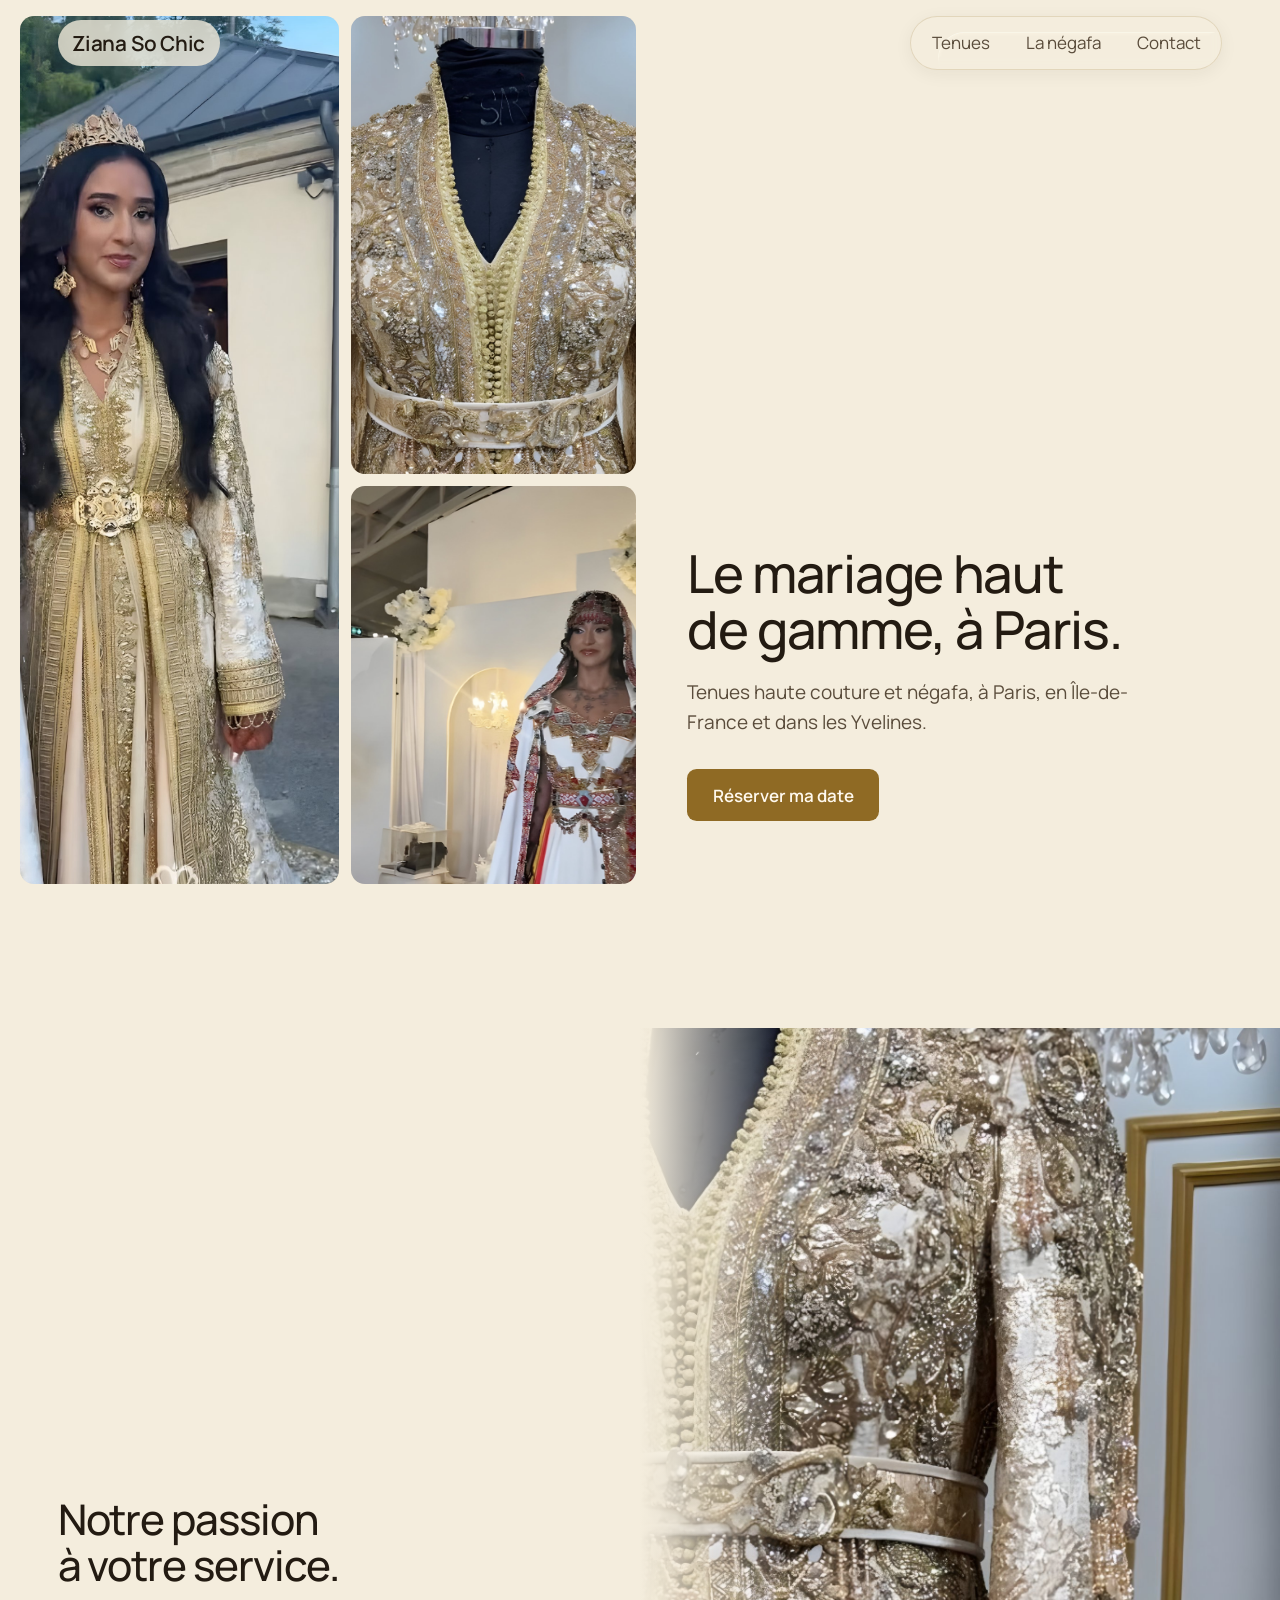
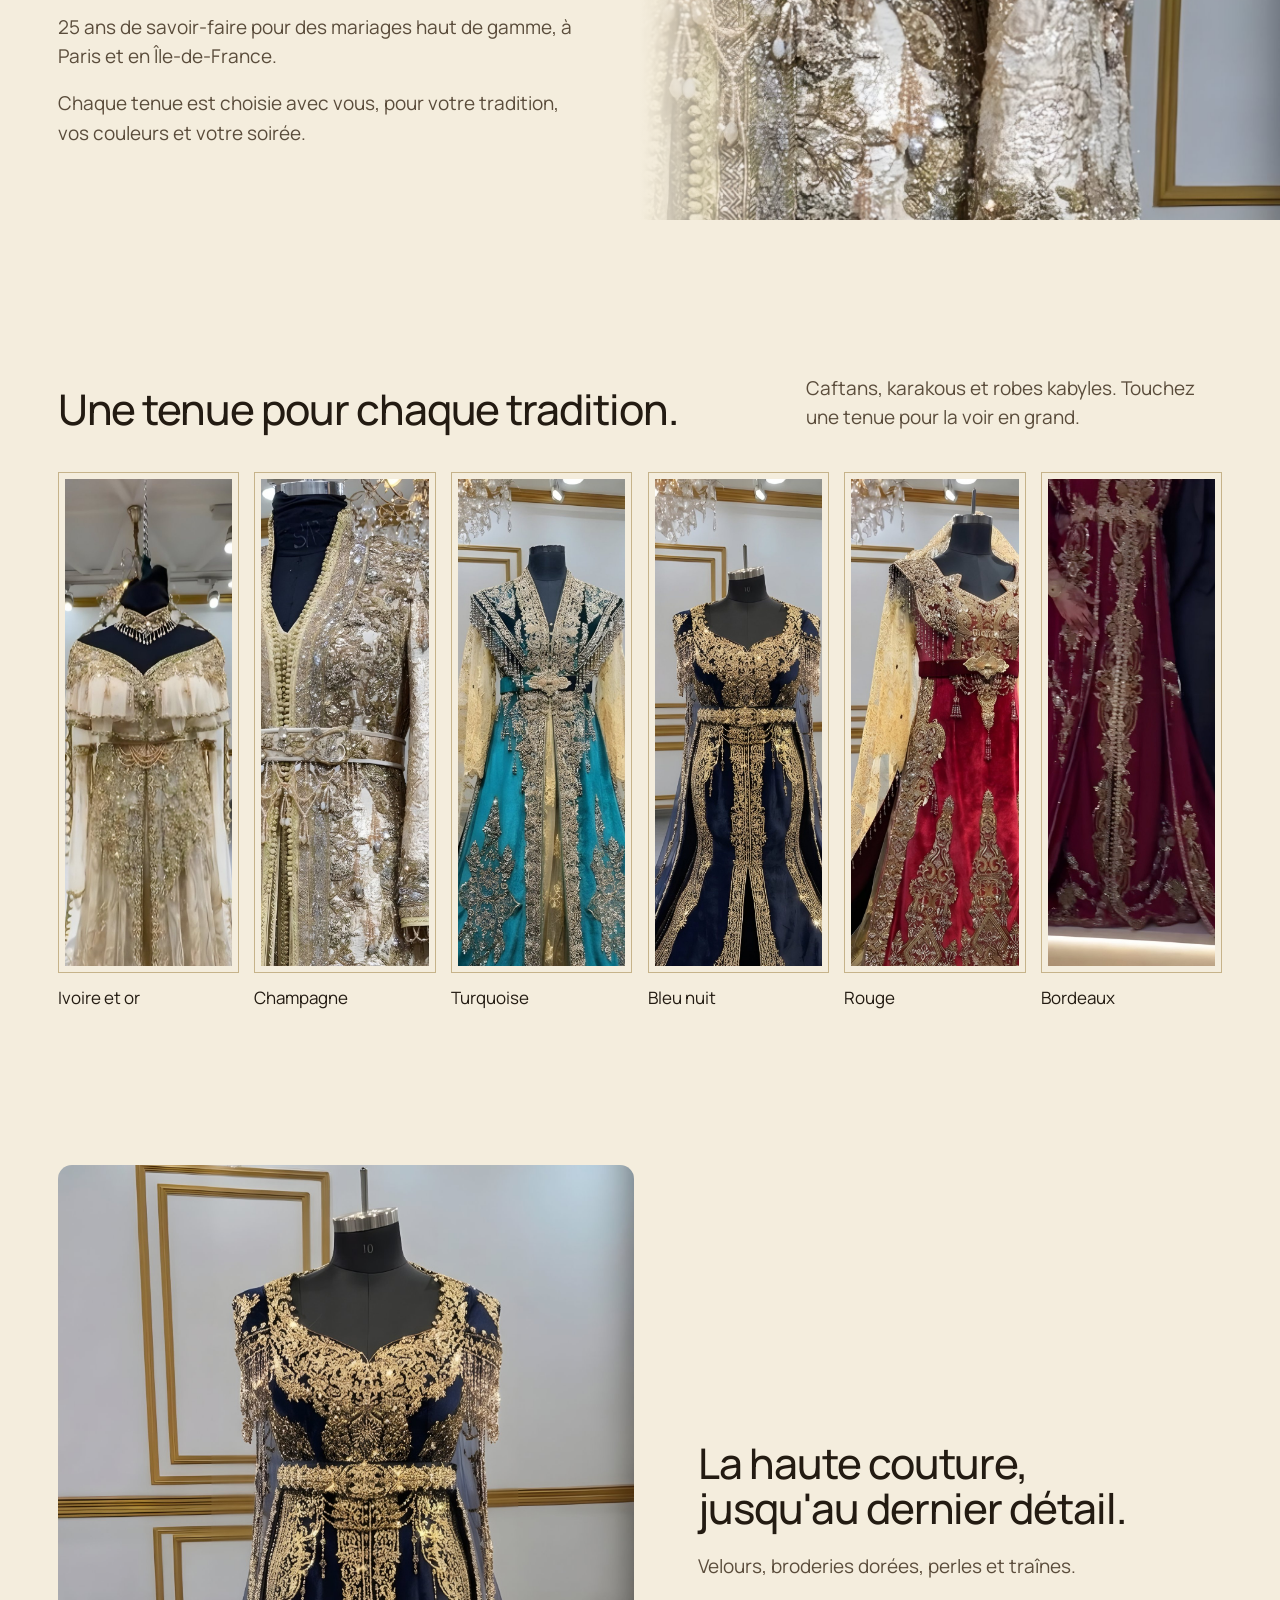
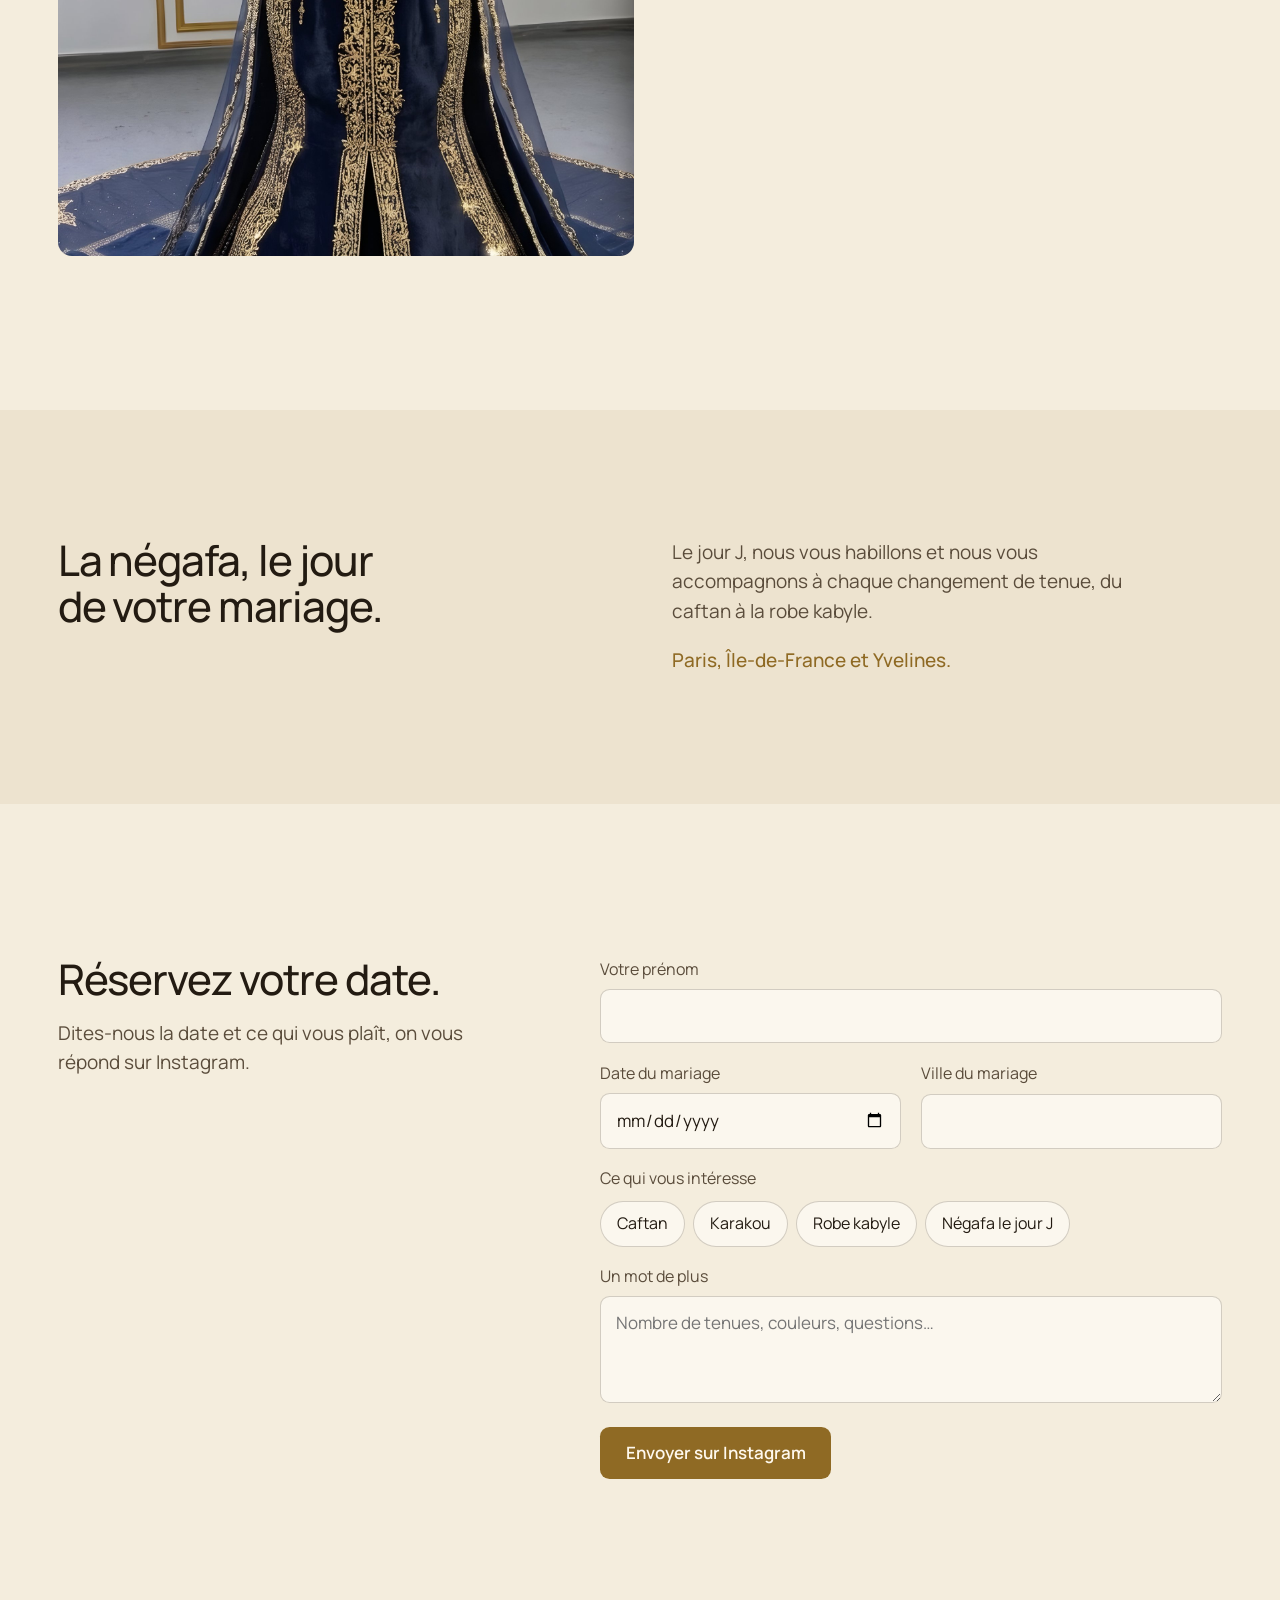
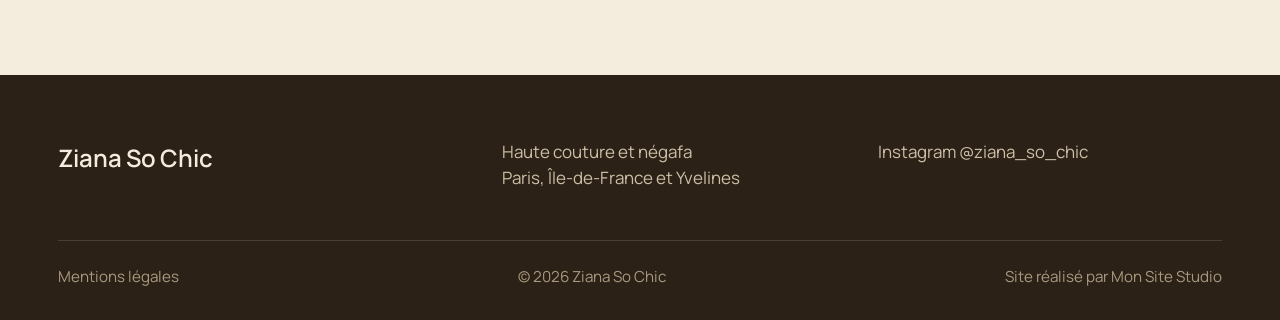
==== ziana-so-chic/index.html @ 2db9fd14 "Ajoute le site Ziana So Chic (beige épuré) dans ziana-so-chic/ Photos de la cliente agrandies avec R" ====
<!doctype html>
<html lang="fr">
<head>
<meta charset="utf-8">
<meta name="viewport" content="width=device-width, initial-scale=1, viewport-fit=cover">
<title>Ziana So Chic</title>
<meta name="description" content="Ziana So Chic : tenues haute couture et négafa pour votre mariage, à Paris, en Île-de-France et dans les Yvelines. Caftans, karakous et robes kabyles.">
<meta name="color-scheme" content="light only">
<meta name="theme-color" content="#F4EDDD">
<meta property="og:title" content="Ziana So Chic">
<meta property="og:description" content="Tenues haute couture et négafa, à Paris, en Île-de-France et dans les Yvelines.">
<meta property="og:image" content="https://r9mzz.github.io/cuillered-or/ziana-so-chic/img/mariee-portrait.jpg">
<link rel="preconnect" href="https://fonts.googleapis.com">
<link rel="preconnect" href="https://fonts.gstatic.com" crossorigin>
<link href="https://fonts.googleapis.com/css2?family=Manrope:wght@400;500;600&family=Inter:opsz,wght@14..32,400..600&display=swap" rel="stylesheet">
<link rel="stylesheet" href="style.css">
<script>if(/police=apple/.test(location.search))document.documentElement.classList.add('police-apple')</script>
</head>
<body>

<header class="entete" id="entete">
  <a class="marque" href="#haut" aria-label="Ziana So Chic, retour en haut">Ziana So Chic</a>
  <nav class="nav" id="nav" aria-label="Navigation principale">
    <a href="#tenues">Tenues</a>
    <a href="#negafa">La négafa</a>
    <a href="#contact">Contact</a>
  </nav>
  <button class="menu-btn" id="menu-btn" aria-expanded="false" aria-controls="nav">Menu</button>
</header>

<main id="haut">

  <!-- Accueil : la maquette « beige épuré » -->
  <section class="accueil">
    <div class="mosaique">
      <figure class="m-grand"><img src="img/mariee-portrait.jpg" alt="Mariée en caftan doré et couronne, habillée par Ziana So Chic" fetchpriority="high"></figure>
      <figure class="m-haut"><img src="img/champagne-detail.jpg" alt="Détail d'un caftan champagne brodé de perles et de fils dorés"></figure>
      <figure class="m-bas"><img src="img/mariee-kabyle.jpg" alt="Mariée en robe kabyle blanche et rouge, coiffe traditionnelle"></figure>
    </div>
    <div class="accueil-texte">
      <h1>Le mariage haut de gamme, à Paris.</h1>
      <p class="chapo">Tenues haute couture et négafa, à Paris, en Île-de-France et dans les Yvelines.</p>
      <a class="bouton" href="#contact">Réserver ma date</a>
    </div>
  </section>

  <!-- Sa devise -->
  <section class="passion" aria-labelledby="t-passion">
    <div class="passion-texte">
      <h2 id="t-passion">Notre passion à votre service.</h2>
      <p>25 ans de savoir-faire pour des mariages haut de gamme, à Paris et en Île-de-France.</p>
      <p>Chaque tenue est choisie avec vous, pour votre tradition, vos couleurs et votre soirée.</p>
    </div>
    <figure class="passion-photo"><img src="img/champagne-grand.jpg" alt="Caftan champagne entièrement brodé, ceinture perlée, présenté dans le salon" loading="lazy"></figure>
  </section>

  <!-- Les tenues -->
  <section class="tenues" id="tenues" aria-labelledby="t-tenues">
    <div class="tenues-tete">
      <h2 id="t-tenues">Une tenue pour chaque tradition.</h2>
      <p>Caftans, karakous et robes kabyles. Touchez une tenue pour la voir en grand.</p>
    </div>
    <ul class="grille" role="list">
      <li><button class="tenue" data-src="img/caftan-ivoire.jpg"><img src="img/caftan-ivoire.jpg" alt="Tenue ivoire et or" loading="lazy"><span>Ivoire et or</span></button></li>
      <li><button class="tenue" data-src="img/champagne-grand.jpg"><img src="img/caftan-champagne.jpg" alt="Caftan champagne" loading="lazy"><span>Champagne</span></button></li>
      <li><button class="tenue" data-src="img/caftan-turquoise.jpg"><img src="img/caftan-turquoise.jpg" alt="Tenue turquoise et or" loading="lazy"><span>Turquoise</span></button></li>
      <li><button class="tenue" data-src="img/bleu-nuit-grand.jpg"><img src="img/caftan-bleu-nuit.jpg" alt="Tenue en velours bleu nuit brodée d'or" loading="lazy"><span>Bleu nuit</span></button></li>
      <li><button class="tenue" data-src="img/caftan-rouge.jpg"><img src="img/caftan-rouge.jpg" alt="Tenue en velours rouge brodée d'or" loading="lazy"><span>Rouge</span></button></li>
      <li><button class="tenue" data-src="img/caftan-bordeaux.jpg"><img src="img/caftan-bordeaux.jpg" alt="Tenue bordeaux brodée d'or" loading="lazy"><span>Bordeaux</span></button></li>
    </ul>
  </section>

  <!-- Une grande tenue -->
  <section class="vedette" aria-label="Tenue bleu nuit">
    <figure><img src="img/bleu-nuit-grand.jpg" alt="Grande tenue en velours bleu nuit, broderies dorées et traîne, sous le lustre du salon" loading="lazy"></figure>
    <div class="vedette-texte">
      <h2>La haute couture, jusqu'au dernier détail.</h2>
      <p>Velours, broderies dorées, perles et traînes.</p>
    </div>
  </section>

  <!-- La négafa -->
  <section class="negafa" id="negafa" aria-labelledby="t-negafa">
    <h2 id="t-negafa">La négafa, le jour de votre mariage.</h2>
    <div class="negafa-texte">
      <p>Le jour J, nous vous habillons et nous vous accompagnons à chaque changement de tenue, du caftan à la robe kabyle.</p>
      <p class="lieux">Paris, Île-de-France et Yvelines.</p>
    </div>
  </section>

  <!-- Contact -->
  <section class="contact" id="contact" aria-labelledby="t-contact">
    <div class="contact-tete">
      <h2 id="t-contact">Réservez votre date.</h2>
      <p>Dites-nous la date et ce qui vous plaît, on vous répond sur Instagram.</p>
    </div>
    <form class="formulaire" id="formulaire" novalidate>
      <label>Votre prénom<input name="prenom" autocomplete="given-name" required></label>
      <label>Date du mariage<input name="date" type="date" required></label>
      <label>Ville du mariage<input name="ville" autocomplete="address-level2"></label>
      <fieldset>
        <legend>Ce qui vous intéresse</legend>
        <div class="choix">
          <label><input type="checkbox" name="envie" value="Caftan"><span>Caftan</span></label>
          <label><input type="checkbox" name="envie" value="Karakou"><span>Karakou</span></label>
          <label><input type="checkbox" name="envie" value="Robe kabyle"><span>Robe kabyle</span></label>
          <label><input type="checkbox" name="envie" value="Négafa le jour J"><span>Négafa le jour J</span></label>
        </div>
      </fieldset>
      <label class="large">Un mot de plus<textarea name="message" rows="3" placeholder="Nombre de tenues, couleurs, questions…"></textarea></label>
      <button class="bouton" type="submit">Envoyer sur Instagram</button>
      <p class="aide" id="aide" role="status">Votre message est copié : collez-le dans la conversation qui s'ouvre.</p>
    </form>
  </section>
</main>

<footer class="pied">
  <div class="pied-haut">
    <p class="marque">Ziana So Chic</p>
    <p>Haute couture et négafa<br>Paris, Île-de-France et Yvelines</p>
    <p><a href="https://www.instagram.com/ziana_so_chic/" target="_blank" rel="noopener">Instagram @ziana_so_chic</a></p>
  </div>
  <div class="pied-bas">
    <button class="lien" id="ouvrir-mentions">Mentions légales</button>
    <span>© 2026 Ziana So Chic</span>
    <a href="https://www.instagram.com/monsite.studio/" target="_blank" rel="noopener">Site réalisé par Mon Site Studio</a>
  </div>
</footer>

<dialog class="visionneuse" id="visionneuse" aria-label="Tenue en grand">
  <img alt="">
  <button class="fermer" aria-label="Fermer">Fermer</button>
</dialog>

<dialog class="mentions" id="mentions" aria-labelledby="t-mentions">
  <h2 id="t-mentions">Mentions légales</h2>
  <p><strong>Éditrice du site :</strong> <span class="a-completer">nom, statut et SIRET à compléter</span></p>
  <p><strong>Adresse :</strong> <span class="a-completer">à compléter</span></p>
  <p><strong>Contact :</strong> Instagram @ziana_so_chic</p>
  <p><strong>Hébergement :</strong> GitHub Pages, GitHub Inc., 88 Colin P. Kelly Jr Street, San Francisco, CA 94107, États-Unis.</p>
  <p><strong>Photos :</strong> toutes les photos sont celles de Ziana So Chic.</p>
  <p><strong>Données :</strong> le formulaire n'enregistre rien. Il prépare un message que vous envoyez vous-même sur Instagram.</p>
  <button class="bouton" id="fermer-mentions">Fermer</button>
</dialog>

<script src="site.js"></script>
<script type="module">
  import { verre } from "./verre-liquide.js";
  verre(".nav");
  verre(".menu-btn");
</script>
</body>
</html>
---- ziana-so-chic/style.css ----
/* Ziana So Chic : beige épuré. Deux couleurs : beige et brun doré. Une seule famille de police. */
:root{
  --fond:#F4EDDD;
  --fond-2:#EDE3CF;
  --encre:#231B12;
  --encre-2:#5A4C3B;
  --or:#8F6A24;
  --or-clair:#C9A96A;
  --filet:rgba(143,106,36,.45);
  --police:"Manrope",system-ui,-apple-system,"Segoe UI",sans-serif;
  --marge:clamp(1rem,4.5vw,4.5rem);
  --rayon:.875rem;
  color-scheme:light only;
}
.police-apple{--police:-apple-system,BlinkMacSystemFont,"SF Pro Display","Inter",system-ui,sans-serif}
.police-apple body{font-optical-sizing:auto}
.police-apple h1,.police-apple h2{letter-spacing:-.03em}

html{font-size:16px;scroll-behavior:smooth;-webkit-text-size-adjust:100%}
@media (min-width:1600px){html{font-size:1vw}}
@media (min-width:2400px){html{font-size:24px}}
*,*::before,*::after{box-sizing:border-box}
body{margin:0;background:var(--fond);color:var(--encre);font-family:var(--police);font-size:1.1875rem;line-height:1.55;font-weight:400;-webkit-font-smoothing:antialiased;overflow-x:hidden}
img{display:block;max-width:100%}
figure{margin:0}
a{color:inherit}
h1,h2{font-weight:500;letter-spacing:-.025em;line-height:1.08;margin:0;text-wrap:balance}
h1{font-size:clamp(2.125rem,1.2rem + 2.6vw,3.375rem)}
h2{font-size:clamp(1.875rem,1.2rem + 1.8vw,2.75rem)}
p{margin:0}
:focus-visible{outline:2px solid var(--or);outline-offset:3px;border-radius:4px}

/* Bouton : une seule action par écran */
.bouton{display:inline-flex;align-items:center;justify-content:center;min-height:3.25rem;padding:0 1.6rem;border-radius:.6rem;background:var(--or);color:#FFF9EE;font:600 1.0625rem/1 var(--police);text-decoration:none;border:0;cursor:pointer;transition:background .2s}
.bouton:hover{background:#7A5A1D}

/* En-tête */
.entete{position:fixed;inset:0 0 auto 0;z-index:20;display:flex;align-items:center;justify-content:space-between;gap:1rem;padding:1rem var(--marge);padding-top:max(1rem,env(safe-area-inset-top));pointer-events:none}
.entete>*{pointer-events:auto}
.marque{font-weight:600;font-size:1.3rem;letter-spacing:-.01em;text-decoration:none}
.entete .marque{padding:.45rem .9rem;border-radius:999px;background:rgba(244,237,221,.78);-webkit-backdrop-filter:blur(10px);backdrop-filter:blur(10px)}
.nav{display:flex;gap:.25rem;padding:.3rem;border-radius:999px;background:rgba(244,237,221,.72);border:1px solid rgba(143,106,36,.18);-webkit-backdrop-filter:blur(10px) saturate(1.2);backdrop-filter:blur(10px) saturate(1.2);box-shadow:0 4px 18px rgba(35,27,18,.06)}
.nav.verre-liquide{background:rgba(244,237,221,.5)}
.nav a{padding:.5rem 1rem;border-radius:999px;text-decoration:none;font-size:1.0625rem;color:var(--encre-2)}
.nav a:hover{color:var(--encre);background:rgba(143,106,36,.1)}
.menu-btn{display:none}

/* Accueil */
.accueil{display:grid;grid-template-columns:minmax(0,1.15fr) minmax(0,1fr);gap:clamp(1.5rem,4vw,4rem);min-height:100svh;padding:1rem var(--marge) 1rem calc(var(--marge)*.35)}
.mosaique{display:grid;grid-template-columns:1.12fr 1fr;grid-template-rows:1.15fr 1fr;gap:.75rem;min-height:calc(100svh - 2rem);max-height:62rem}
.mosaique figure{border-radius:var(--rayon);overflow:hidden;background:var(--fond-2)}
.mosaique img{width:100%;height:100%;object-fit:cover}
.m-grand{grid-row:1/3}
.m-grand img{object-position:50% 20%}
.m-haut img{object-position:50% 25%}
.m-bas img{object-position:50% 30%}
.accueil-texte{align-self:end;padding-bottom:clamp(2rem,7vh,5rem);max-width:34rem}
.chapo{margin:1.25rem 0 2rem;color:var(--encre-2);max-width:30rem}

/* Devise */
.passion{display:grid;grid-template-columns:1fr 1fr;align-items:end;margin-top:clamp(4rem,10vw,9rem)}
.passion-texte{padding:0 var(--marge) clamp(3rem,8vh,6rem);max-width:40rem;display:grid;gap:1.1rem}
.passion-texte h2{margin-bottom:.4rem}
.passion-texte p{color:var(--encre-2)}
.passion-photo{position:relative;height:min(88svh,52rem);overflow:hidden}
.passion-photo img{width:100%;height:100%;object-fit:cover;object-position:50% 30%}
.passion-photo::before{content:"";position:absolute;inset:0;background:linear-gradient(90deg,var(--fond) 0,rgba(244,237,221,0) 22%);z-index:1}

/* Tenues */
.tenues{padding:clamp(5rem,12vw,10rem) var(--marge) 0}
.tenues-tete{display:flex;justify-content:space-between;align-items:end;gap:2rem;flex-wrap:wrap;margin-bottom:2.5rem}
.tenues-tete p{color:var(--encre-2);max-width:26rem}
.grille{list-style:none;margin:0;padding:0;display:grid;grid-template-columns:repeat(6,minmax(0,1fr));gap:clamp(.6rem,1.2vw,1.25rem)}
.tenue{all:unset;display:block;cursor:zoom-in;width:100%}
.tenue img{width:100%;aspect-ratio:240/662;object-fit:cover;border:1px solid var(--filet);padding:.375rem;background:var(--fond);transition:border-color .25s}
.tenue:hover img{border-color:var(--or)}
.tenue span{display:block;margin-top:.8rem;font-size:1.0625rem}
.tenue:focus-visible{outline:2px solid var(--or);outline-offset:4px}

/* Vedette */
.vedette{display:grid;grid-template-columns:1.1fr 1fr;gap:clamp(2rem,5vw,5rem);align-items:center;padding:clamp(5rem,12vw,10rem) var(--marge)}
.vedette figure{border-radius:var(--rayon);overflow:hidden;aspect-ratio:751/900;max-height:85svh}
.vedette img{width:100%;height:100%;object-fit:cover;object-position:50% 35%}
.vedette-texte{display:grid;gap:1.25rem;max-width:30rem}
.vedette-texte p{color:var(--encre-2)}

/* Négafa */
.negafa{background:var(--fond-2);padding:clamp(5rem,10vw,8rem) var(--marge);display:grid;grid-template-columns:1fr 1fr;gap:clamp(1.5rem,5vw,5rem);align-items:start}
.negafa h2{max-width:28rem}
.negafa-texte{display:grid;gap:1.25rem;max-width:30rem}
.negafa-texte p{color:var(--encre-2)}
.negafa-texte .lieux{color:var(--or);font-weight:500}

/* Contact */
.contact{padding:clamp(5rem,12vw,10rem) var(--marge);display:grid;grid-template-columns:1fr 1.3fr;gap:clamp(2rem,5vw,5rem)}
.contact-tete{display:grid;gap:1rem;align-content:start;max-width:28rem}
.contact-tete p{color:var(--encre-2)}
.formulaire{display:grid;grid-template-columns:1fr 1fr;gap:1.1rem 1.25rem;max-width:44rem}
.formulaire label{display:grid;gap:.45rem;font-size:1rem;color:var(--encre-2)}
.formulaire .large,.formulaire fieldset,.formulaire .bouton,.formulaire .aide{grid-column:1/-1}
.formulaire label:first-child{grid-column:1/-1}
input,textarea{font:inherit;font-size:1.0625rem;color:var(--encre);background:#FBF7EE;border:1px solid rgba(90,76,59,.25);border-radius:.6rem;padding:.8rem .95rem;min-height:3.25rem;width:100%}
textarea{resize:vertical;min-height:6rem}
input:focus,textarea:focus{outline:none;border-color:var(--or);box-shadow:0 0 0 3px rgba(143,106,36,.15)}
input.erreur{border-color:#A2412B}
fieldset{border:0;padding:0;margin:0}
legend{font-size:1rem;color:var(--encre-2);margin-bottom:.6rem;padding:0}
.choix{display:flex;flex-wrap:wrap;gap:.5rem}
.choix label{display:block}
.choix input{position:absolute;opacity:0;width:1px;height:1px}
.choix span{display:inline-block;padding:.6rem 1rem;border:1px solid rgba(90,76,59,.25);border-radius:999px;cursor:pointer;color:var(--encre);background:#FBF7EE;transition:all .2s}
.choix input:checked+span{background:var(--encre);color:var(--fond);border-color:var(--encre)}
.choix input:focus-visible+span{outline:2px solid var(--or);outline-offset:2px}
.formulaire .bouton{justify-self:start;margin-top:.4rem}
.aide{font-size:1rem;color:var(--or);opacity:0;transition:opacity .3s}
.aide.visible{opacity:1}

/* Pied */
.pied{background:#2B2117;color:#EDE3CF;padding:4rem var(--marge) 2rem;padding-bottom:max(2rem,env(safe-area-inset-bottom))}
.pied-haut{display:grid;grid-template-columns:1.2fr 1fr 1fr;gap:2rem;padding-bottom:3rem;border-bottom:1px solid rgba(237,227,207,.15)}
.pied-haut p{font-size:1.0625rem;color:#CDBFA6}
.pied-haut .marque{color:#F4EDDD;font-size:1.5rem}
.pied a{text-decoration:none}
.pied a:hover{text-decoration:underline}
.pied-bas{display:flex;flex-wrap:wrap;gap:1rem 2rem;justify-content:space-between;padding-top:1.5rem;font-size:.95rem;color:#A9997E}
.lien{all:unset;cursor:pointer}
.lien:hover{text-decoration:underline}

/* Fenêtres */
dialog{border:0;padding:0}
dialog::backdrop{background:rgba(35,27,18,.82)}
.visionneuse{background:transparent;max-width:none;max-height:none;width:100vw;height:100svh;display:none;place-items:center}
.visionneuse[open]{display:grid}
.visionneuse img{max-width:92vw;max-height:86svh;border-radius:.5rem}
.fermer{position:fixed;top:max(1rem,env(safe-area-inset-top));right:1rem;background:rgba(244,237,221,.92);color:var(--encre);border:0;border-radius:999px;padding:.6rem 1.1rem;font:500 1rem var(--police);cursor:pointer}
.mentions{background:var(--fond);color:var(--encre);border-radius:1rem;padding:2rem;max-width:34rem;width:calc(100vw - 2rem)}
.mentions h2{font-size:1.75rem;margin-bottom:1.25rem}
.mentions p{font-size:1rem;margin-bottom:.8rem;color:var(--encre-2)}
.mentions .bouton{margin-top:.75rem}
.a-completer{border-bottom:1px dashed var(--or);color:var(--or)}

/* Téléphone et tablette */
@media (max-width:900px){
  .nav{position:fixed;top:4.4rem;right:var(--marge);flex-direction:column;align-items:stretch;padding:.4rem;border-radius:1.1rem;min-width:12rem;opacity:0;transform:translateY(-6px);pointer-events:none;transition:opacity .2s,transform .2s;background:rgba(244,237,221,.95)}
  .nav.ouvert{opacity:1;transform:none;pointer-events:auto}
  .nav a{padding:.8rem 1rem;font-size:1.125rem}
  .menu-btn{display:block;font:500 1.0625rem var(--police);color:var(--encre);background:rgba(244,237,221,.78);border:1px solid rgba(143,106,36,.18);border-radius:999px;padding:.55rem 1.05rem;-webkit-backdrop-filter:blur(10px);backdrop-filter:blur(10px);cursor:pointer}
  .entete .marque{background:rgba(244,237,221,.78);-webkit-backdrop-filter:blur(10px);backdrop-filter:blur(10px)}

  .accueil{grid-template-columns:1fr;min-height:0;padding:5.25rem var(--marge) 0;gap:1.75rem}
  .accueil-texte{order:-1;padding:0}
  .chapo{margin:1rem 0 1.5rem}
  .mosaique{min-height:0;height:auto;grid-template-rows:auto auto;max-height:none}
  .m-grand{aspect-ratio:auto}
  .m-haut,.m-bas{aspect-ratio:4/5}

  .passion{grid-template-columns:1fr;min-height:0;margin-top:4rem}
  .passion-photo{order:-1;min-height:0;aspect-ratio:4/5;height:auto}
  .passion-photo::before{background:linear-gradient(0deg,var(--fond) 0,rgba(244,237,221,0) 20%)}
  .passion-texte{padding:0 var(--marge);margin-top:-1rem;position:relative;z-index:2}

  .grille{grid-template-columns:repeat(3,minmax(0,1fr))}
  .tenue img{padding:.25rem}
  .tenue span{font-size:1rem;margin-top:.5rem}
  .tenues-tete{margin-bottom:1.75rem}

  .vedette,.negafa,.contact{grid-template-columns:1fr}
  .vedette figure{max-height:none}
  .formulaire{grid-template-columns:1fr}
  .formulaire .bouton{justify-self:stretch}
  .pied-haut{grid-template-columns:1fr;gap:1.25rem}
  .pied-bas{flex-direction:column}
}
@media (prefers-reduced-motion:reduce){html{scroll-behavior:auto}*{transition:none!important}}
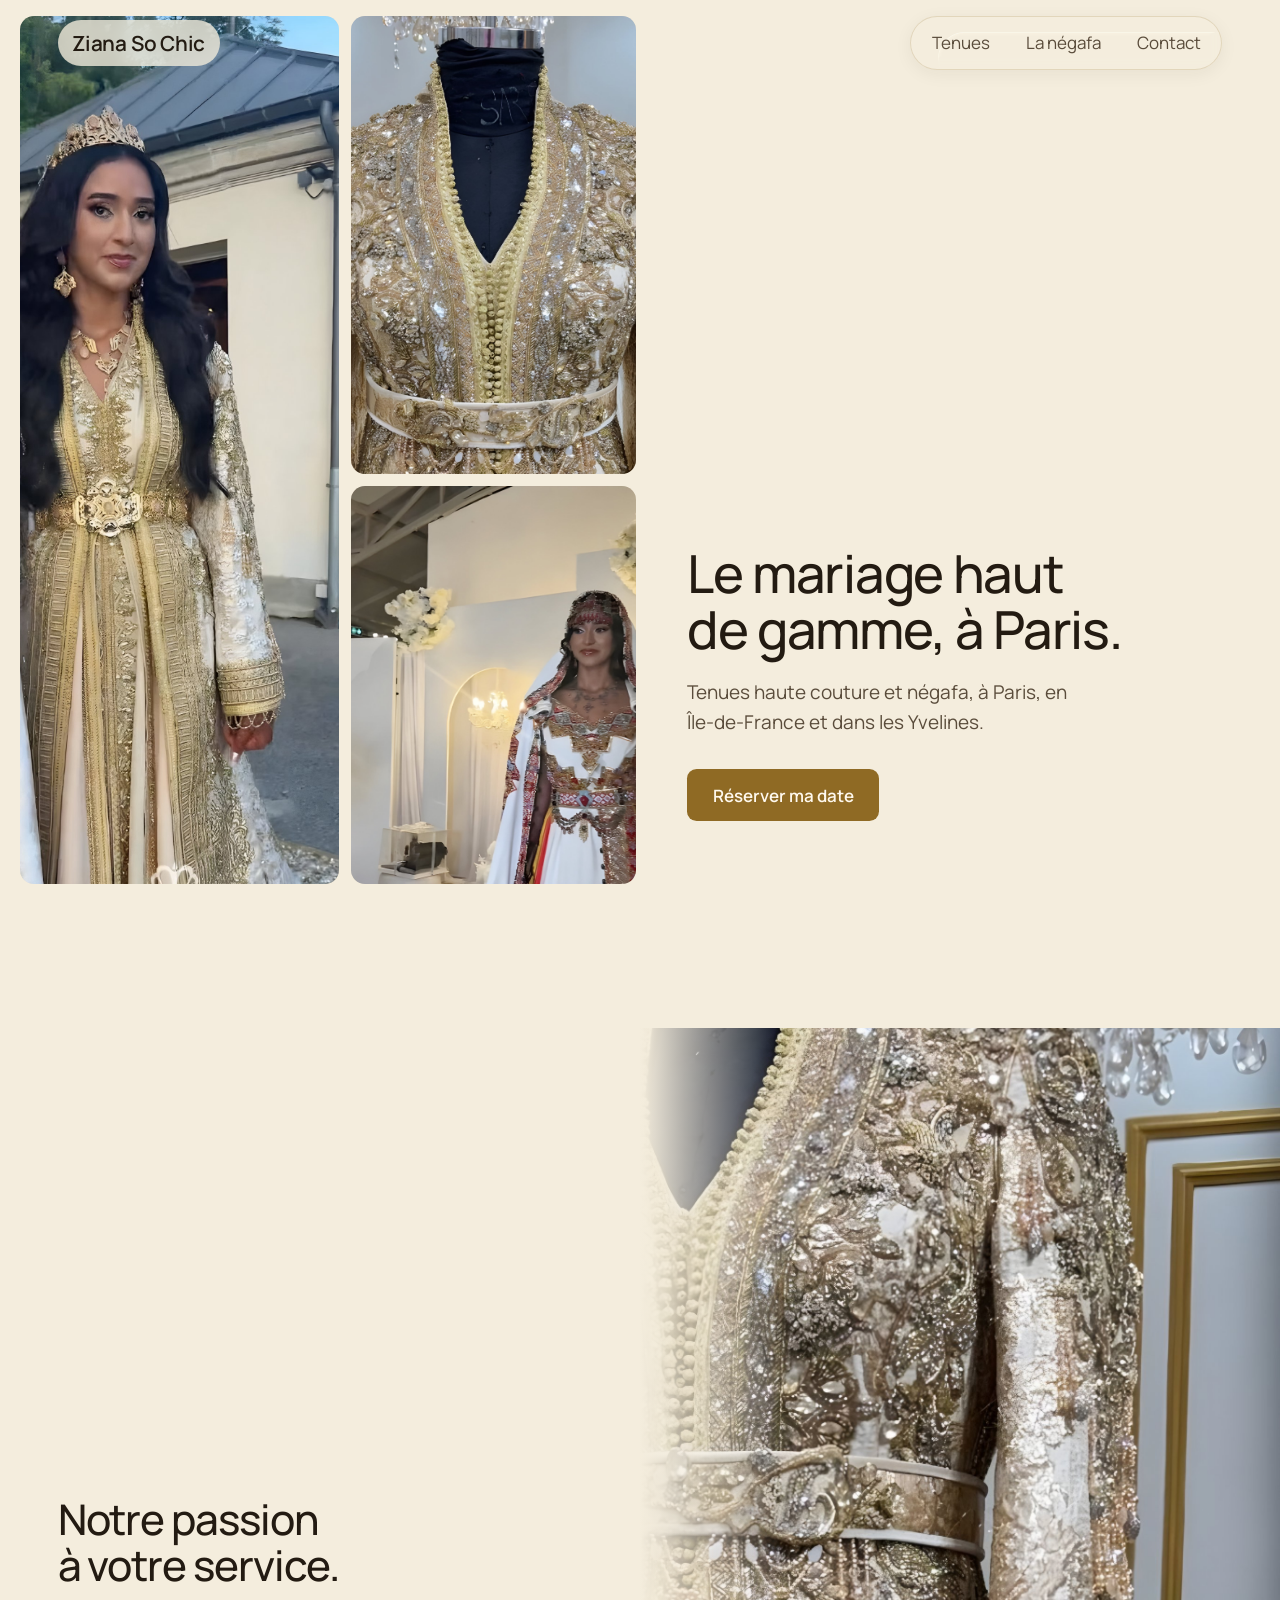
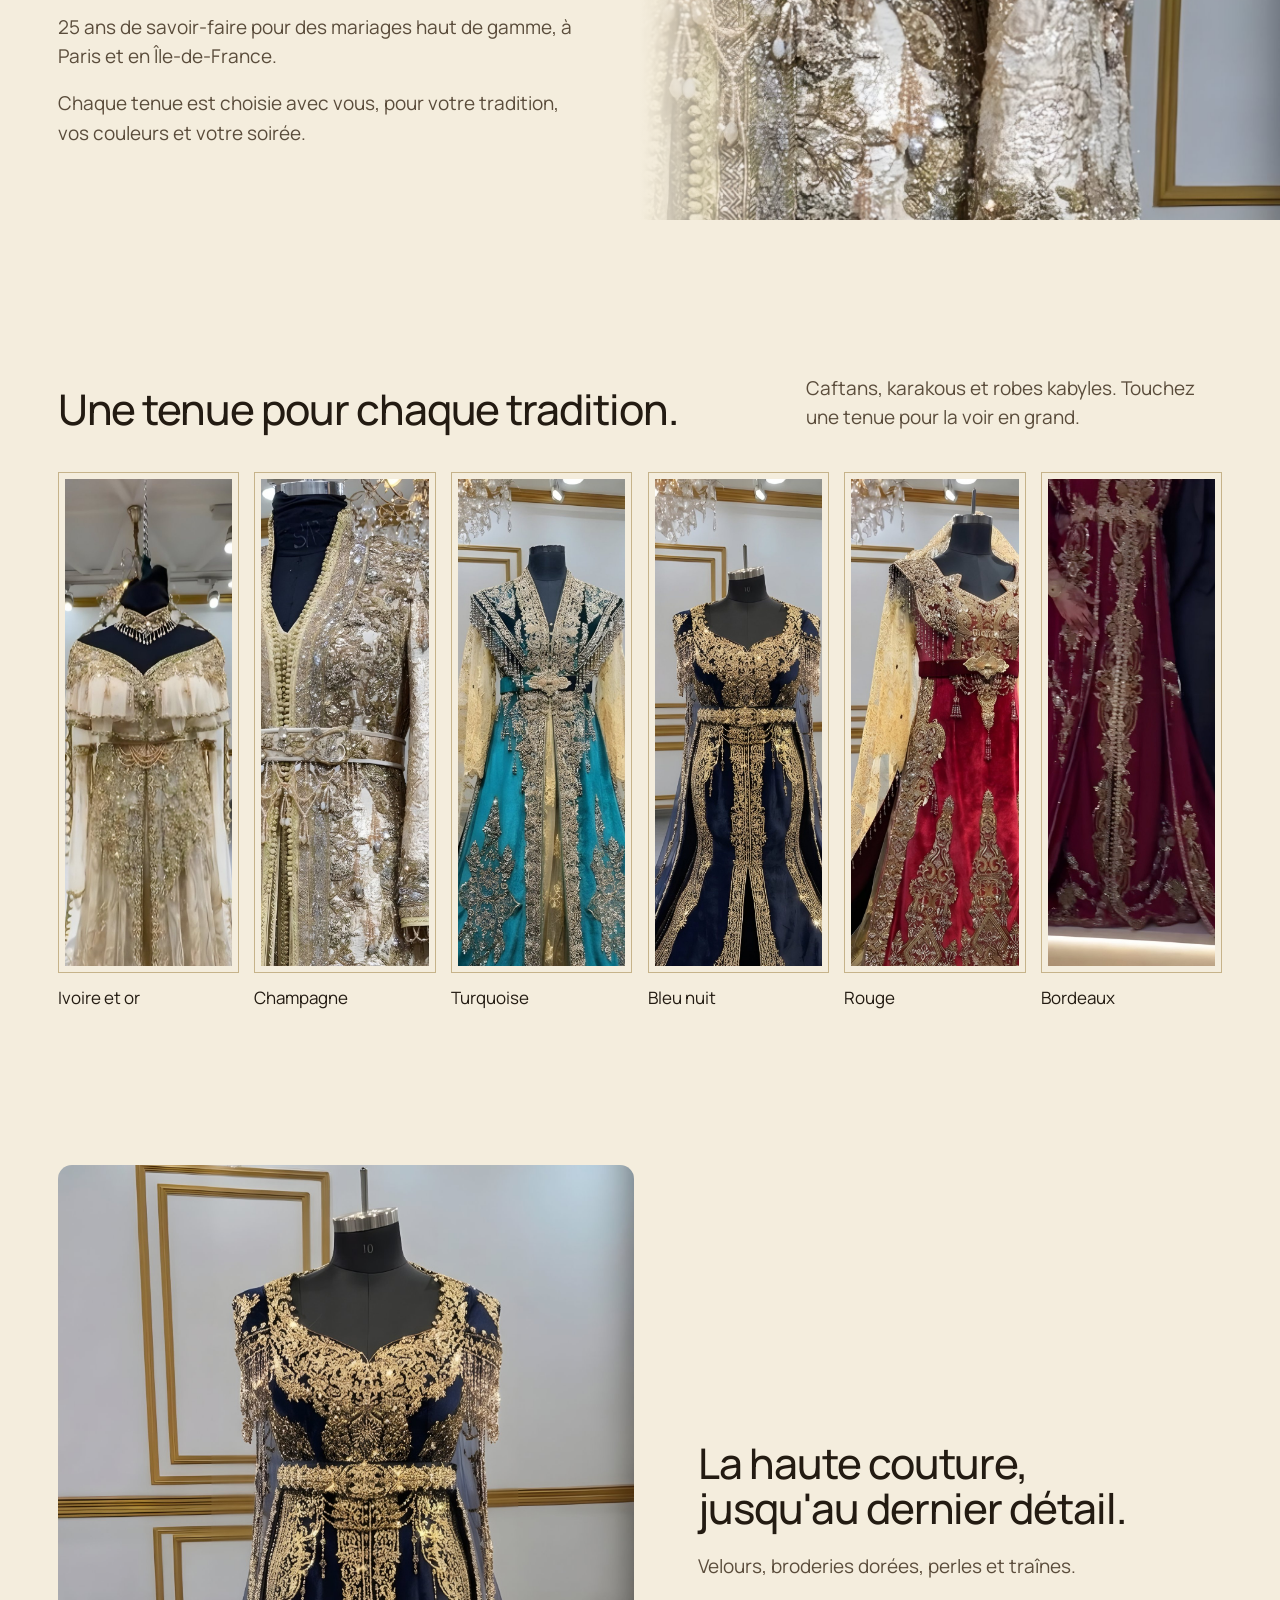
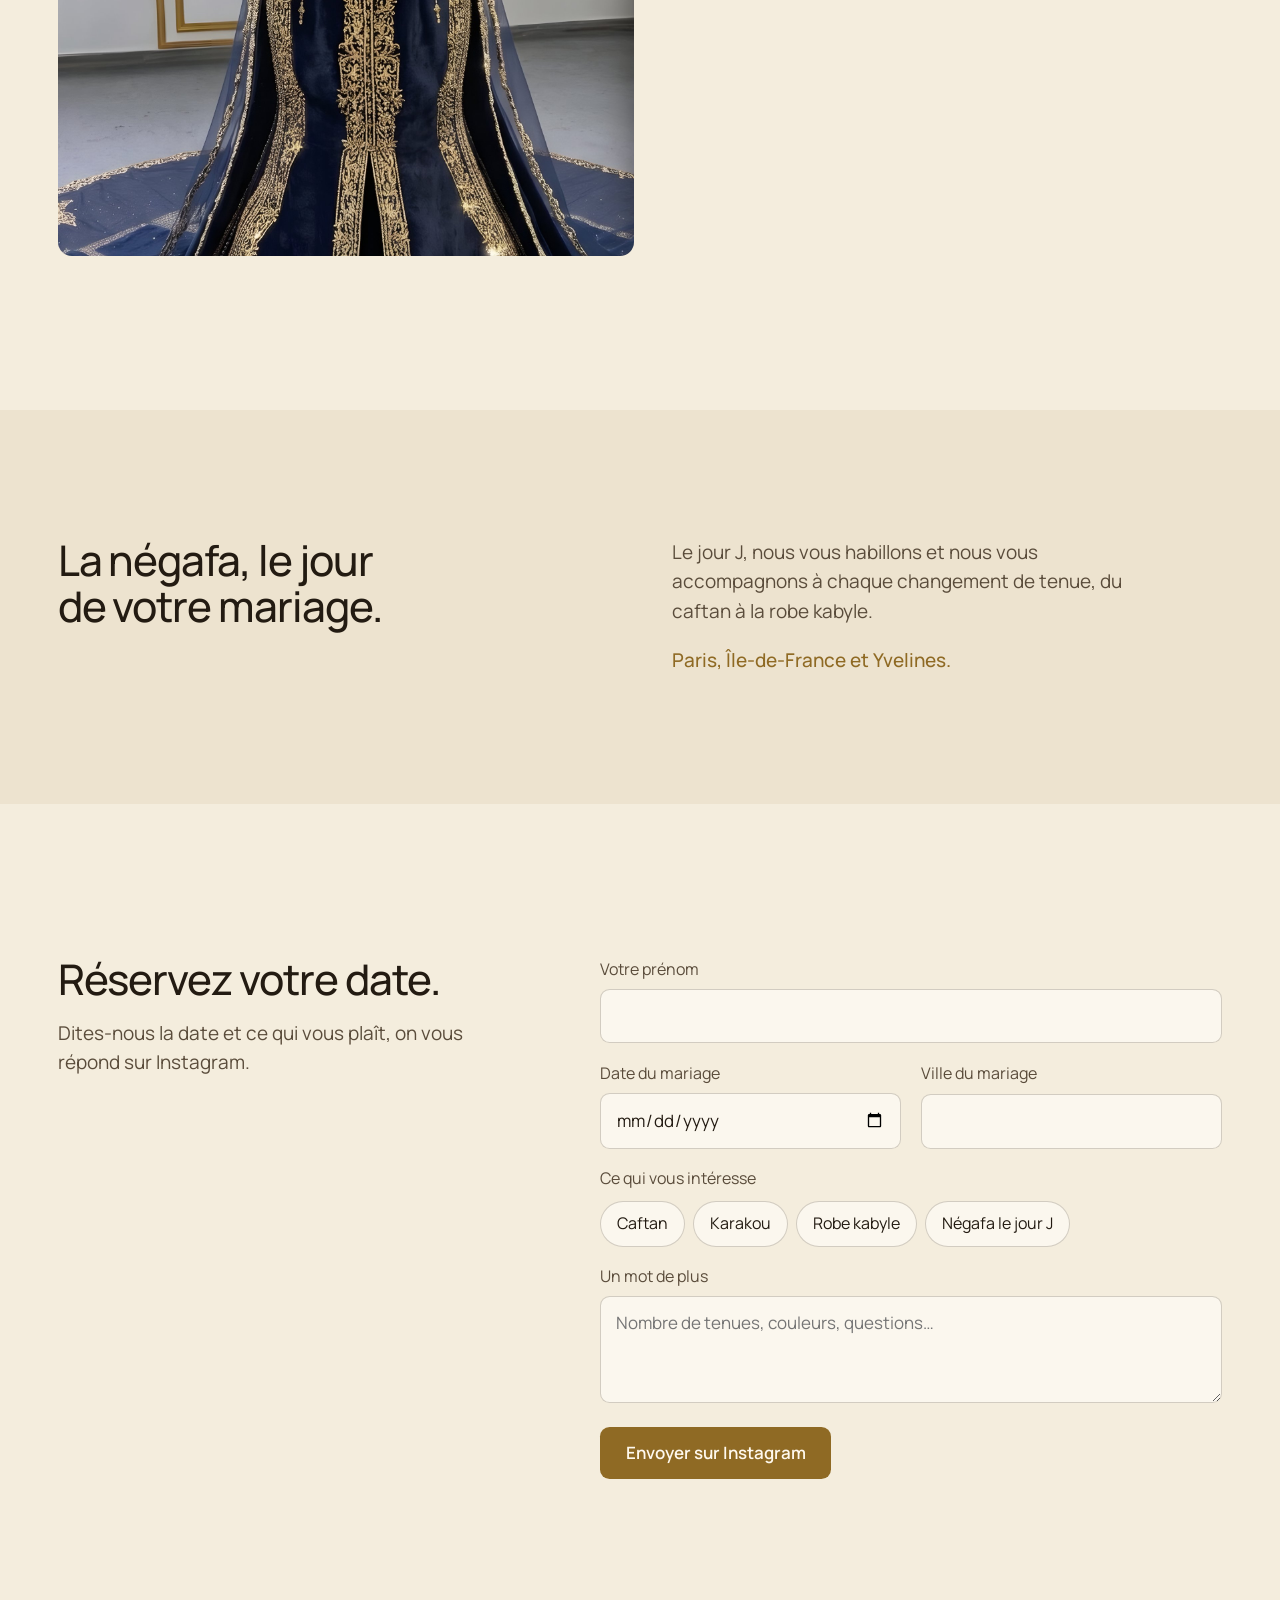
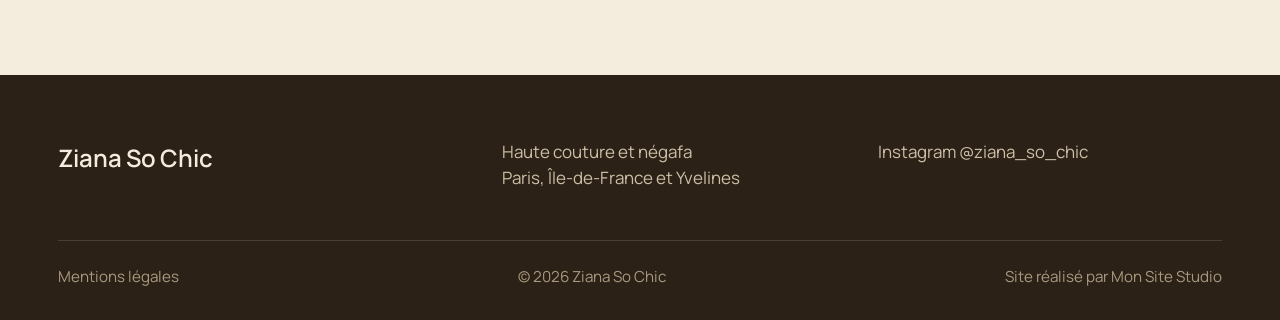
==== commit 0b94c355: "Ziana So Chic : version téléphone aérée (onglets en bas, cartes, carrousels) Co-Authored-By: Claude " ====
--- a/ziana-so-chic/index.html
+++ b/ziana-so-chic/index.html
@@ -39,7 +39,7 @@
     </div>
     <div class="accueil-texte">
       <h1>Le mariage haut de gamme, à Paris.</h1>
-      <p class="chapo">Tenues haute couture et négafa, à Paris, en Île-de-France et dans les Yvelines.</p>
+      <p class="chapo">Tenues haute couture et négafa, à Paris, en <span class="nw">Île-de-France</span> et dans les Yvelines.</p>
       <a class="bouton" href="#contact">Réserver ma date</a>
     </div>
   </section>
@@ -48,7 +48,7 @@
   <section class="passion" aria-labelledby="t-passion">
     <div class="passion-texte">
       <h2 id="t-passion">Notre passion à votre service.</h2>
-      <p>25 ans de savoir-faire pour des mariages haut de gamme, à Paris et en Île-de-France.</p>
+      <p>25 ans de savoir-faire pour des mariages haut de gamme, à Paris et en <span class="nw">Île-de-France</span>.</p>
       <p>Chaque tenue est choisie avec vous, pour votre tradition, vos couleurs et votre soirée.</p>
     </div>
     <figure class="passion-photo"><img src="img/champagne-grand.jpg" alt="Caftan champagne entièrement brodé, ceinture perlée, présenté dans le salon" loading="lazy"></figure>
@@ -84,7 +84,7 @@
     <h2 id="t-negafa">La négafa, le jour de votre mariage.</h2>
     <div class="negafa-texte">
       <p>Le jour J, nous vous habillons et nous vous accompagnons à chaque changement de tenue, du caftan à la robe kabyle.</p>
-      <p class="lieux">Paris, Île-de-France et Yvelines.</p>
+      <p class="lieux">Paris, <span class="nw">Île-de-France</span> et Yvelines.</p>
     </div>
   </section>
 
@@ -96,7 +96,7 @@
     </div>
     <form class="formulaire" id="formulaire" novalidate>
       <label>Votre prénom<input name="prenom" autocomplete="given-name" required></label>
-      <label>Date du mariage<input name="date" type="date" required></label>
+      <label>Date du mariage<input name="date" type="date" lang="fr" required></label>
       <label>Ville du mariage<input name="ville" autocomplete="address-level2"></label>
       <fieldset>
         <legend>Ce qui vous intéresse</legend>
@@ -117,7 +117,7 @@
 <footer class="pied">
   <div class="pied-haut">
     <p class="marque">Ziana So Chic</p>
-    <p>Haute couture et négafa<br>Paris, Île-de-France et Yvelines</p>
+    <p>Haute couture et négafa<br>Paris, <span class="nw">Île-de-France</span> et Yvelines</p>
     <p><a href="https://www.instagram.com/ziana_so_chic/" target="_blank" rel="noopener">Instagram @ziana_so_chic</a></p>
   </div>
   <div class="pied-bas">
@@ -126,6 +126,13 @@
     <a href="https://www.instagram.com/monsite.studio/" target="_blank" rel="noopener">Site réalisé par Mon Site Studio</a>
   </div>
 </footer>
+
+<nav class="onglets" aria-label="Navigation téléphone">
+  <a href="#haut"><svg viewBox="0 0 24 24" aria-hidden="true"><path d="M4 11.5 12 5l8 6.5V19a1 1 0 0 1-1 1h-4.5v-5h-5v5H5a1 1 0 0 1-1-1z"/></svg>Accueil</a>
+  <a href="#tenues"><svg viewBox="0 0 24 24" aria-hidden="true"><path d="M9 3h6l-1 3 3 2-2 3 3 10H6l3-10-2-3 3-2z"/></svg>Tenues</a>
+  <a href="#negafa"><svg viewBox="0 0 24 24" aria-hidden="true"><path d="M12 20s-7-4.4-7-10a4 4 0 0 1 7-2.6A4 4 0 0 1 19 10c0 5.6-7 10-7 10z"/></svg>Négafa</a>
+  <a href="#contact"><svg viewBox="0 0 24 24" aria-hidden="true"><rect x="4" y="5" width="16" height="15" rx="2"/><path d="M4 10h16M9 3v4M15 3v4"/></svg>Ma date</a>
+</nav>
 
 <dialog class="visionneuse" id="visionneuse" aria-label="Tenue en grand">
   <img alt="">
@@ -148,6 +155,7 @@
   import { verre } from "./verre-liquide.js";
   verre(".nav");
   verre(".menu-btn");
+  verre(".onglets");
 </script>
 </body>
 </html>
--- a/ziana-so-chic/style.css
+++ b/ziana-so-chic/style.css
@@ -22,6 +22,7 @@
 *,*::before,*::after{box-sizing:border-box}
 body{margin:0;background:var(--fond);color:var(--encre);font-family:var(--police);font-size:1.1875rem;line-height:1.55;font-weight:400;-webkit-font-smoothing:antialiased;overflow-x:hidden}
 img{display:block;max-width:100%}
+.nw{white-space:nowrap}
 figure{margin:0}
 a{color:inherit}
 h1,h2{font-weight:500;letter-spacing:-.025em;line-height:1.08;margin:0;text-wrap:balance}
@@ -172,3 +173,80 @@
   .pied-bas{flex-direction:column}
 }
 @media (prefers-reduced-motion:reduce){html{scroll-behavior:auto}*{transition:none!important}}
+
+/* Barre d'onglets (téléphone seulement) */
+.onglets{display:none}
+
+/* ===== Téléphone : mise en page aérée, façon application ===== */
+@media (max-width:640px){
+  :root{--marge:1.25rem;--rayon:1.25rem}
+  html{scroll-padding-top:4.5rem}
+  body{font-size:1rem;line-height:1.6}
+  h1{font-size:2.125rem;line-height:1.1}
+  h2{font-size:1.75rem;line-height:1.15}
+
+  /* En-tête : nom seul, centré ; la navigation passe en bas */
+  .entete{justify-content:center;padding:.85rem var(--marge);padding-top:max(.85rem,env(safe-area-inset-top));pointer-events:auto;transition:background .3s,box-shadow .3s}
+  .entete.defile{background:rgba(244,237,221,.88);-webkit-backdrop-filter:blur(14px);backdrop-filter:blur(14px);box-shadow:0 1px 0 rgba(143,106,36,.15)}
+  .entete .marque,.entete.defile .marque{font-size:1.125rem;padding:0;margin:0;background:none;-webkit-backdrop-filter:none;backdrop-filter:none}
+  .menu-btn,.nav{display:none!important}
+
+  .onglets{display:grid;grid-template-columns:repeat(4,1fr);position:fixed;z-index:30;left:.75rem;right:.75rem;bottom:calc(.6rem + env(safe-area-inset-bottom));height:4rem;padding:.35rem;border-radius:1.4rem;background:rgba(251,247,238,.9);border:1px solid rgba(143,106,36,.16);-webkit-backdrop-filter:blur(14px) saturate(1.2);backdrop-filter:blur(14px) saturate(1.2);box-shadow:0 10px 30px -12px rgba(35,27,18,.35)}
+  .onglets.verre-liquide{background:rgba(251,247,238,.72)}
+  .onglets a{display:flex;flex-direction:column;align-items:center;justify-content:center;gap:.2rem;text-decoration:none;font-size:.72rem;font-weight:500;color:var(--encre-2);border-radius:1rem}
+  .onglets a.actif{color:var(--or);background:rgba(143,106,36,.1)}
+  .onglets svg{width:1.35rem;height:1.35rem;fill:none;stroke:currentColor;stroke-width:1.6;stroke-linejoin:round;stroke-linecap:round}
+
+  /* Accueil */
+  .accueil{padding:4.5rem 0 0;gap:1.5rem}
+  .accueil-texte{padding:0 var(--marge)}
+  .chapo{margin:.85rem 0 1.4rem;font-size:1.0625rem}
+  .accueil .bouton{width:100%}
+  .mosaique{display:flex;gap:.75rem;overflow-x:auto;scroll-snap-type:x mandatory;scroll-padding-inline:var(--marge);padding:0 var(--marge) .25rem;scrollbar-width:none;min-height:0}
+  .mosaique::-webkit-scrollbar{display:none}
+  .mosaique figure{flex:0 0 78%;aspect-ratio:3/4;scroll-snap-align:start;border-radius:var(--rayon)}
+  .m-grand{grid-row:auto}
+
+  /* Sections en cartes, comme Sweet Délices */
+  .passion,.vedette,.negafa,.contact{margin:2.5rem var(--marge) 0;padding:0;background:#FBF7EE;border:1px solid rgba(143,106,36,.14);border-radius:var(--rayon);overflow:hidden;gap:0;min-height:0}
+  .passion-photo{aspect-ratio:4/3;height:auto;min-height:0;order:-1}
+  .passion-photo::before{display:none}
+  .passion-texte,.vedette-texte,.negafa-texte{padding:1.4rem 1.25rem 1.5rem;margin:0;gap:.75rem;max-width:none}
+  .passion-texte h2{margin:0}
+  .vedette figure{aspect-ratio:1/1;border-radius:0;max-height:none}
+  .negafa{padding:1.5rem 1.25rem}
+  .negafa .negafa-texte{padding:0;margin-top:.75rem}
+
+  /* Tenues : on fait défiler du doigt */
+  .tenues{padding:3rem 0 0}
+  .tenues-tete{padding:0 var(--marge);margin-bottom:1.1rem;gap:.5rem}
+  .tenues-tete p{font-size:.95rem}
+  .grille{display:flex;gap:.75rem;overflow-x:auto;scroll-snap-type:x mandatory;scroll-padding-inline:var(--marge);padding:0 var(--marge) .25rem;scrollbar-width:none}
+  .grille::-webkit-scrollbar{display:none}
+  .grille li{flex:0 0 42%;scroll-snap-align:start}
+  .tenue img{padding:.25rem;border-radius:.75rem}
+  .tenue span{font-size:.95rem;margin-top:.5rem}
+
+  /* Contact */
+  .contact{padding:1.5rem 1.25rem;gap:1.25rem;margin-bottom:0}
+  .contact-tete{gap:.5rem}
+  .contact-tete p{font-size:.95rem}
+  .formulaire{gap:1rem}
+  .formulaire label,legend{font-size:.9rem}
+  input,textarea{font-size:1rem;min-height:3rem;padding:.7rem .9rem;border-radius:.75rem}
+  .choix{gap:.45rem}
+  .choix span{padding:.55rem .9rem;font-size:.95rem}
+  .formulaire .bouton,.bouton{min-height:3.25rem;border-radius:.85rem;font-size:1rem}
+  .formulaire .bouton{width:100%}
+  .aide{font-size:.9rem;text-align:center}
+
+  /* Pied de page simple et centré */
+  .pied{margin-top:3rem;padding:2.25rem var(--marge) calc(6.5rem + env(safe-area-inset-bottom));text-align:center;border-radius:var(--rayon) var(--rayon) 0 0}
+  .pied-haut{grid-template-columns:1fr;gap:.6rem;padding-bottom:1.5rem}
+  .pied-haut p{font-size:.95rem}
+  .pied-haut .marque{font-size:1.25rem}
+  .pied-bas{flex-direction:column;align-items:center;gap:.6rem;padding-top:1.25rem;font-size:.85rem}
+  .mentions{padding:1.5rem 1.25rem}
+  .mentions h2{font-size:1.4rem}
+  .mentions .bouton{width:100%}
+}
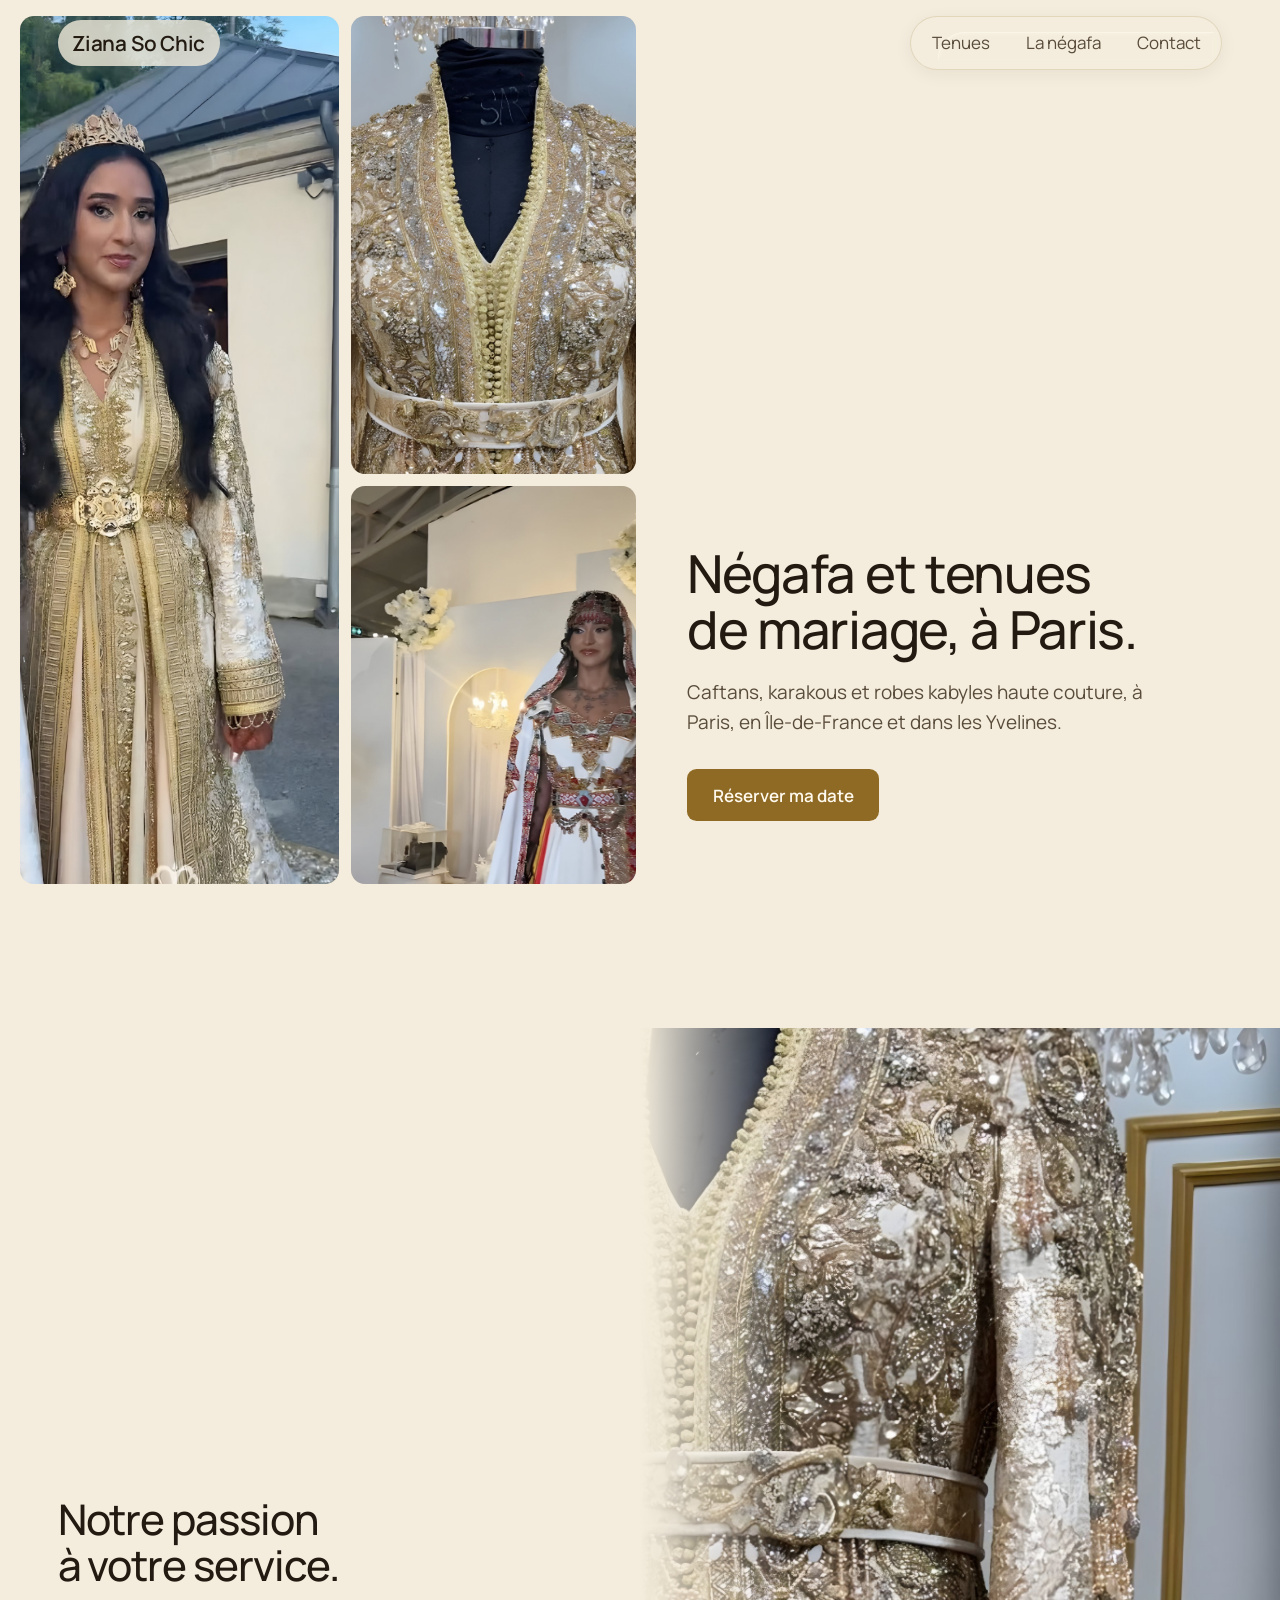
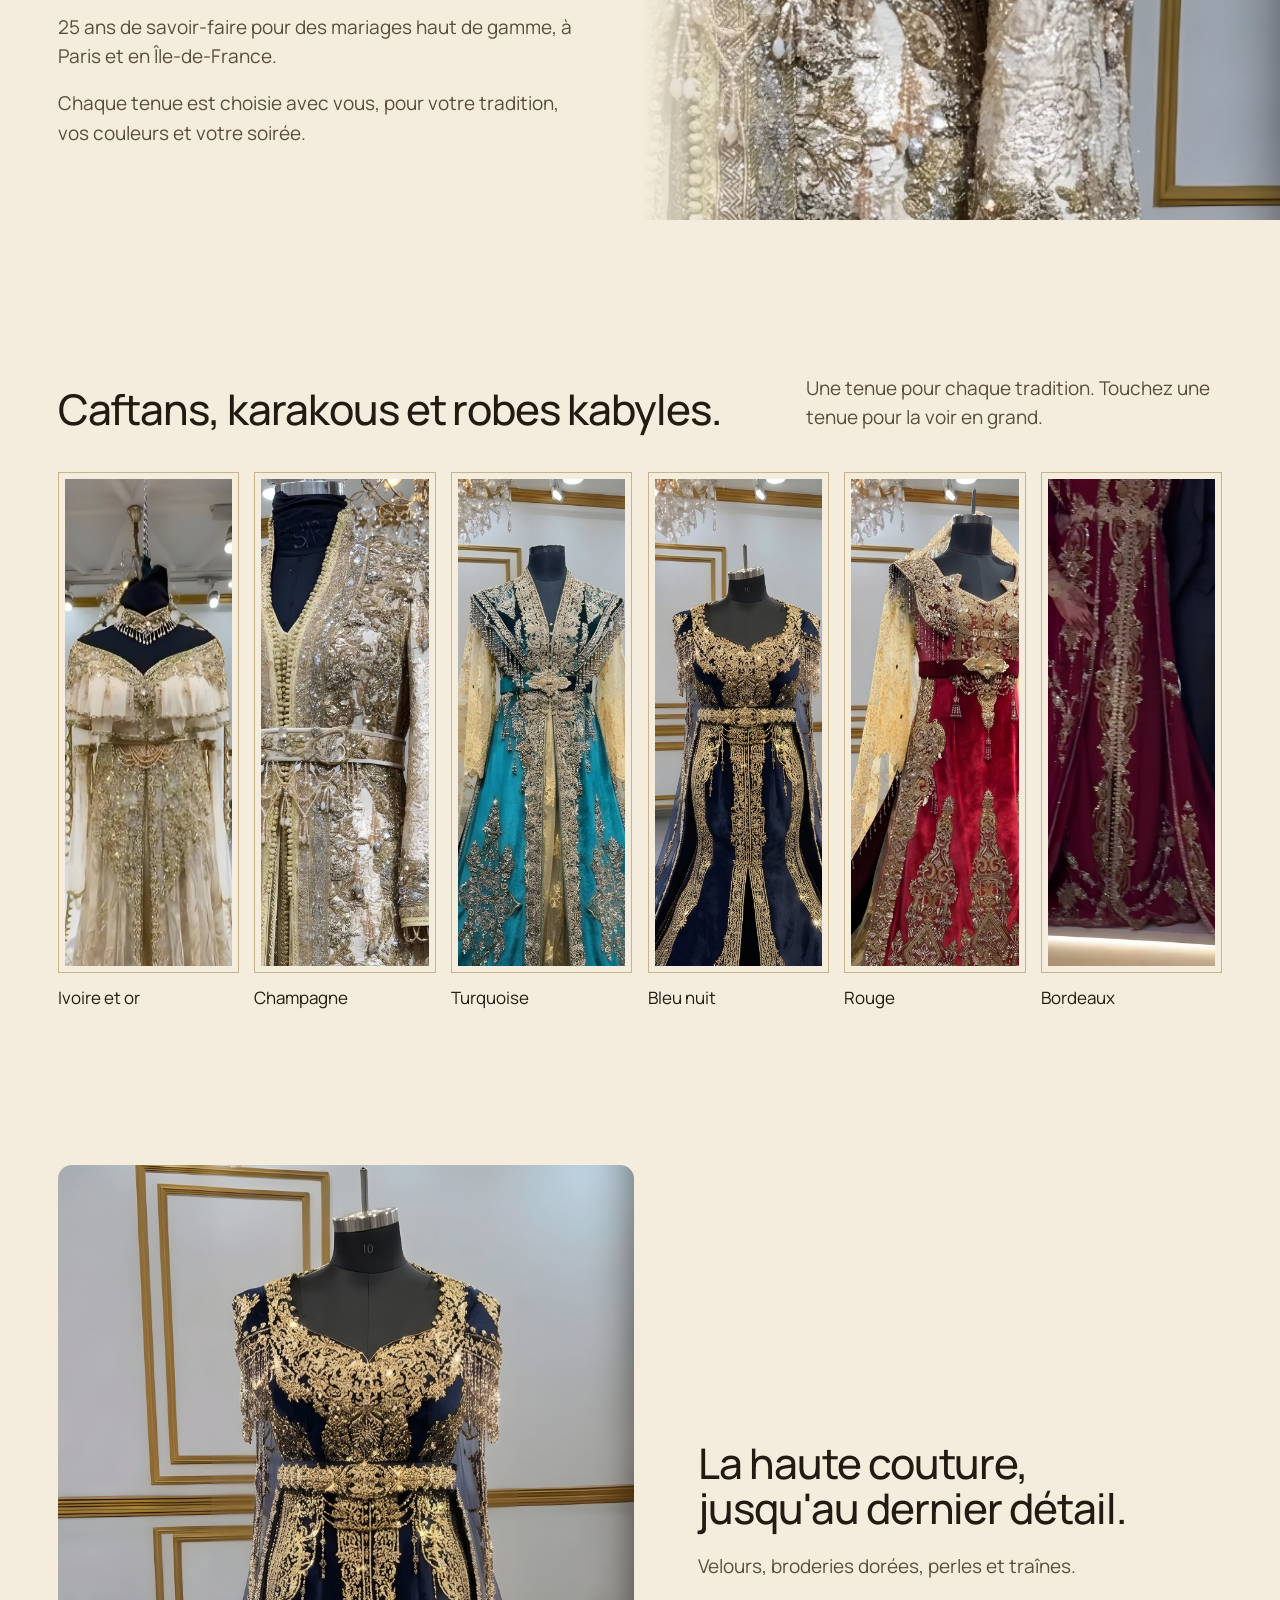
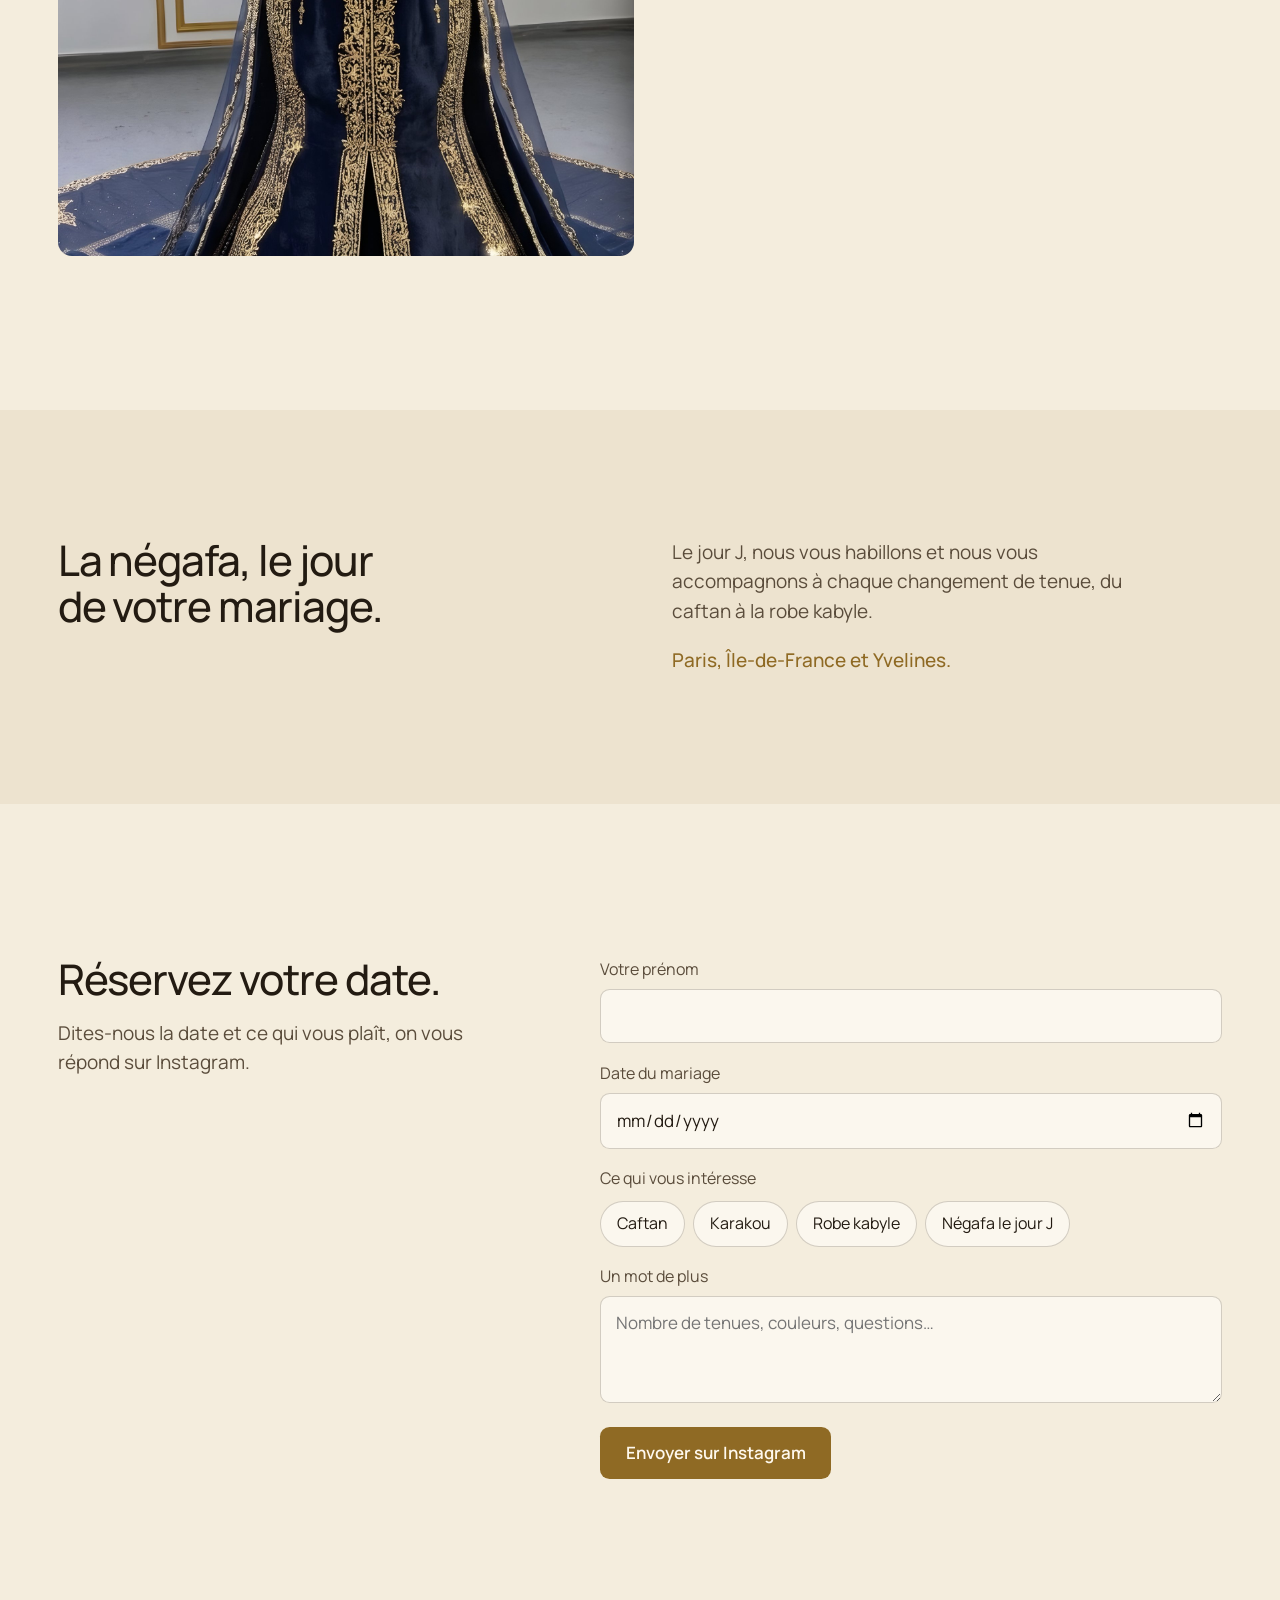
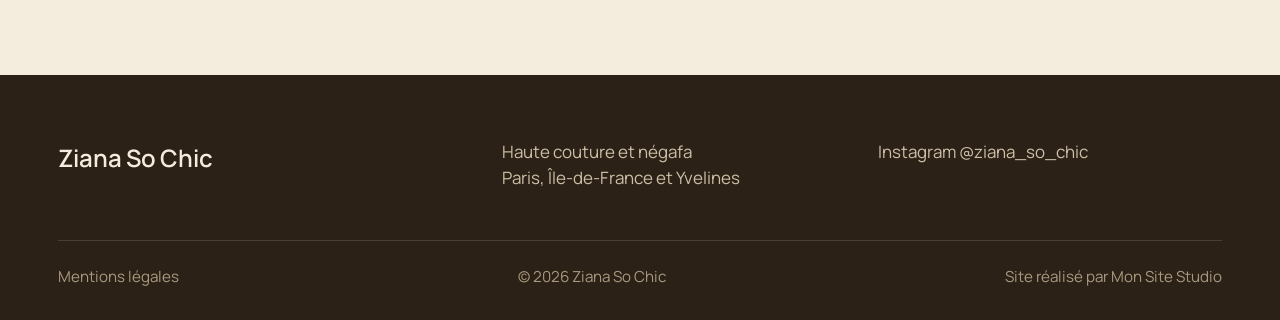
==== commit 082660ca: "Ziana So Chic : points sous les carrousels, H1 métier + ville, formulaire plus court Co-Authored-By:" ====
--- a/ziana-so-chic/index.html
+++ b/ziana-so-chic/index.html
@@ -3,7 +3,7 @@
 <head>
 <meta charset="utf-8">
 <meta name="viewport" content="width=device-width, initial-scale=1, viewport-fit=cover">
-<title>Ziana So Chic</title>
+<title>Ziana So Chic, négafa à Paris</title>
 <meta name="description" content="Ziana So Chic : tenues haute couture et négafa pour votre mariage, à Paris, en Île-de-France et dans les Yvelines. Caftans, karakous et robes kabyles.">
 <meta name="color-scheme" content="light only">
 <meta name="theme-color" content="#F4EDDD">
@@ -14,7 +14,7 @@
 <link rel="preconnect" href="https://fonts.gstatic.com" crossorigin>
 <link href="https://fonts.googleapis.com/css2?family=Manrope:wght@400;500;600&family=Inter:opsz,wght@14..32,400..600&display=swap" rel="stylesheet">
 <link rel="stylesheet" href="style.css">
-<script>if(/police=apple/.test(location.search))document.documentElement.classList.add('police-apple')</script>
+<script>(function(d){if(/police=apple/.test(location.search))d.classList.add('police-apple');if(matchMedia('(max-width:640px)').matches){var h=location.hash.slice(1);d.classList.add('app');d.setAttribute('data-ecran',['tenues','negafa','contact'].indexOf(h)>=0?h:'haut')}})(document.documentElement)</script>
 </head>
 <body>
 
@@ -31,21 +31,22 @@
 <main id="haut">
 
   <!-- Accueil : la maquette « beige épuré » -->
-  <section class="accueil">
+  <section class="accueil" data-page="haut">
     <div class="mosaique">
       <figure class="m-grand"><img src="img/mariee-portrait.jpg" alt="Mariée en caftan doré et couronne, habillée par Ziana So Chic" fetchpriority="high"></figure>
       <figure class="m-haut"><img src="img/champagne-detail.jpg" alt="Détail d'un caftan champagne brodé de perles et de fils dorés"></figure>
       <figure class="m-bas"><img src="img/mariee-kabyle.jpg" alt="Mariée en robe kabyle blanche et rouge, coiffe traditionnelle"></figure>
     </div>
+    <div class="points tel-seul" data-pour="mosaique" aria-hidden="true"></div>
     <div class="accueil-texte">
-      <h1>Le mariage haut de gamme, à Paris.</h1>
-      <p class="chapo">Tenues haute couture et négafa, à Paris, en <span class="nw">Île-de-France</span> et dans les Yvelines.</p>
+      <h1>Négafa et tenues de mariage, à Paris.</h1>
+      <p class="chapo">Caftans, karakous et robes kabyles haute couture, à Paris, en <span class="nw">Île-de-France</span> et dans les Yvelines.</p>
       <a class="bouton" href="#contact">Réserver ma date</a>
     </div>
   </section>
 
   <!-- Sa devise -->
-  <section class="passion" aria-labelledby="t-passion">
+  <section class="passion" data-page="haut" aria-labelledby="t-passion">
     <div class="passion-texte">
       <h2 id="t-passion">Notre passion à votre service.</h2>
       <p>25 ans de savoir-faire pour des mariages haut de gamme, à Paris et en <span class="nw">Île-de-France</span>.</p>
@@ -55,10 +56,10 @@
   </section>
 
   <!-- Les tenues -->
-  <section class="tenues" id="tenues" aria-labelledby="t-tenues">
+  <section class="tenues" data-page="tenues" id="tenues" aria-labelledby="t-tenues">
     <div class="tenues-tete">
-      <h2 id="t-tenues">Une tenue pour chaque tradition.</h2>
-      <p>Caftans, karakous et robes kabyles. Touchez une tenue pour la voir en grand.</p>
+      <h2 id="t-tenues">Caftans, karakous et robes kabyles.</h2>
+      <p>Une tenue pour chaque tradition. Touchez une tenue pour la voir en grand.</p>
     </div>
     <ul class="grille" role="list">
       <li><button class="tenue" data-src="img/caftan-ivoire.jpg"><img src="img/caftan-ivoire.jpg" alt="Tenue ivoire et or" loading="lazy"><span>Ivoire et or</span></button></li>
@@ -68,28 +69,35 @@
       <li><button class="tenue" data-src="img/caftan-rouge.jpg"><img src="img/caftan-rouge.jpg" alt="Tenue en velours rouge brodée d'or" loading="lazy"><span>Rouge</span></button></li>
       <li><button class="tenue" data-src="img/caftan-bordeaux.jpg"><img src="img/caftan-bordeaux.jpg" alt="Tenue bordeaux brodée d'or" loading="lazy"><span>Bordeaux</span></button></li>
     </ul>
+    <div class="points tel-seul" data-pour="grille" aria-hidden="true"></div>
   </section>
 
   <!-- Une grande tenue -->
-  <section class="vedette" aria-label="Tenue bleu nuit">
+  <section class="vedette" data-page="tenues" aria-label="Tenue bleu nuit">
     <figure><img src="img/bleu-nuit-grand.jpg" alt="Grande tenue en velours bleu nuit, broderies dorées et traîne, sous le lustre du salon" loading="lazy"></figure>
     <div class="vedette-texte">
       <h2>La haute couture, jusqu'au dernier détail.</h2>
       <p>Velours, broderies dorées, perles et traînes.</p>
+      <a class="bouton tel-seul" href="#contact">Réserver ma date</a>
     </div>
   </section>
 
   <!-- La négafa -->
-  <section class="negafa" id="negafa" aria-labelledby="t-negafa">
+  <section class="negafa" data-page="negafa" id="negafa" aria-labelledby="t-negafa">
     <h2 id="t-negafa">La négafa, le jour de votre mariage.</h2>
     <div class="negafa-texte">
       <p>Le jour J, nous vous habillons et nous vous accompagnons à chaque changement de tenue, du caftan à la robe kabyle.</p>
       <p class="lieux">Paris, <span class="nw">Île-de-France</span> et Yvelines.</p>
     </div>
+    <div class="negafa-photos tel-seul">
+      <figure><img src="img/mariee-portrait.jpg" alt="Mariée en caftan doré, couronne et ceinture d'or" loading="lazy"></figure>
+      <figure><img src="img/mariee-kabyle.jpg" alt="Mariée en tenue kabyle devant les arches fleuries" loading="lazy"></figure>
+    </div>
+    <a class="bouton tel-seul" href="#contact">Réserver ma date</a>
   </section>
 
   <!-- Contact -->
-  <section class="contact" id="contact" aria-labelledby="t-contact">
+  <section class="contact" data-page="contact" id="contact" aria-labelledby="t-contact">
     <div class="contact-tete">
       <h2 id="t-contact">Réservez votre date.</h2>
       <p>Dites-nous la date et ce qui vous plaît, on vous répond sur Instagram.</p>
@@ -97,7 +105,6 @@
     <form class="formulaire" id="formulaire" novalidate>
       <label>Votre prénom<input name="prenom" autocomplete="given-name" required></label>
       <label>Date du mariage<input name="date" type="date" lang="fr" required></label>
-      <label>Ville du mariage<input name="ville" autocomplete="address-level2"></label>
       <fieldset>
         <legend>Ce qui vous intéresse</legend>
         <div class="choix">
--- a/ziana-so-chic/style.css
+++ b/ziana-so-chic/style.css
@@ -99,7 +99,7 @@
 .formulaire{display:grid;grid-template-columns:1fr 1fr;gap:1.1rem 1.25rem;max-width:44rem}
 .formulaire label{display:grid;gap:.45rem;font-size:1rem;color:var(--encre-2)}
 .formulaire .large,.formulaire fieldset,.formulaire .bouton,.formulaire .aide{grid-column:1/-1}
-.formulaire label:first-child{grid-column:1/-1}
+.formulaire > label{grid-column:1/-1}
 input,textarea{font:inherit;font-size:1.0625rem;color:var(--encre);background:#FBF7EE;border:1px solid rgba(90,76,59,.25);border-radius:.6rem;padding:.8rem .95rem;min-height:3.25rem;width:100%}
 textarea{resize:vertical;min-height:6rem}
 input:focus,textarea:focus{outline:none;border-color:var(--or);box-shadow:0 0 0 3px rgba(143,106,36,.15)}
@@ -176,6 +176,7 @@
 
 /* Barre d'onglets (téléphone seulement) */
 .onglets{display:none}
+.tel-seul{display:none!important}
 
 /* ===== Téléphone : mise en page aérée, façon application ===== */
 @media (max-width:640px){
@@ -249,4 +250,31 @@
   .mentions{padding:1.5rem 1.25rem}
   .mentions h2{font-size:1.4rem}
   .mentions .bouton{width:100%}
-}
+
+  /* Écrans séparés, comme une application */
+  .tel-seul{display:revert!important}
+  a.bouton.tel-seul{display:flex!important;width:100%}
+  .app [data-page]{display:none!important}
+  .app[data-ecran="haut"] [data-page="haut"],
+  .app[data-ecran="tenues"] [data-page="tenues"],
+  .app[data-ecran="negafa"] [data-page="negafa"],
+  .app[data-ecran="contact"] [data-page="contact"]{display:grid!important;animation:entree .35s ease}
+  .app[data-ecran="tenues"] .tenues{display:block!important}
+  .app[data-ecran="haut"] .accueil{display:grid!important}
+  .app main{min-height:calc(100svh - 12rem)}
+  .app .tenues,.app .negafa,.app .contact{margin-top:4.25rem}
+  .app .tenues{padding-top:0}
+  .negafa-photos{display:grid!important;grid-template-columns:1fr 1fr;gap:.6rem;margin:1.25rem 0}
+  .negafa-photos figure{border-radius:1rem;overflow:hidden;aspect-ratio:3/4}
+  .negafa-photos img{width:100%;height:100%;object-fit:cover;object-position:50% 25%}
+  .vedette-texte .bouton{margin-top:.5rem}
+}
+@media (max-width:640px){
+  .points{display:flex!important;justify-content:center;gap:.4rem;margin:.9rem 0 0}
+  .points span{width:.4rem;height:.4rem;border-radius:999px;background:rgba(143,106,36,.28);transition:width .25s,background .25s}
+  .points span.on{width:1.1rem;background:var(--or)}
+  .accueil .points{order:0;margin:-.6rem 0 0}
+  .grille li{flex:0 0 46%}
+}
+@keyframes entree{from{opacity:0;transform:translateY(8px)}to{opacity:1;transform:none}}
+@media (prefers-reduced-motion:reduce){.app [data-page]{animation:none!important}}
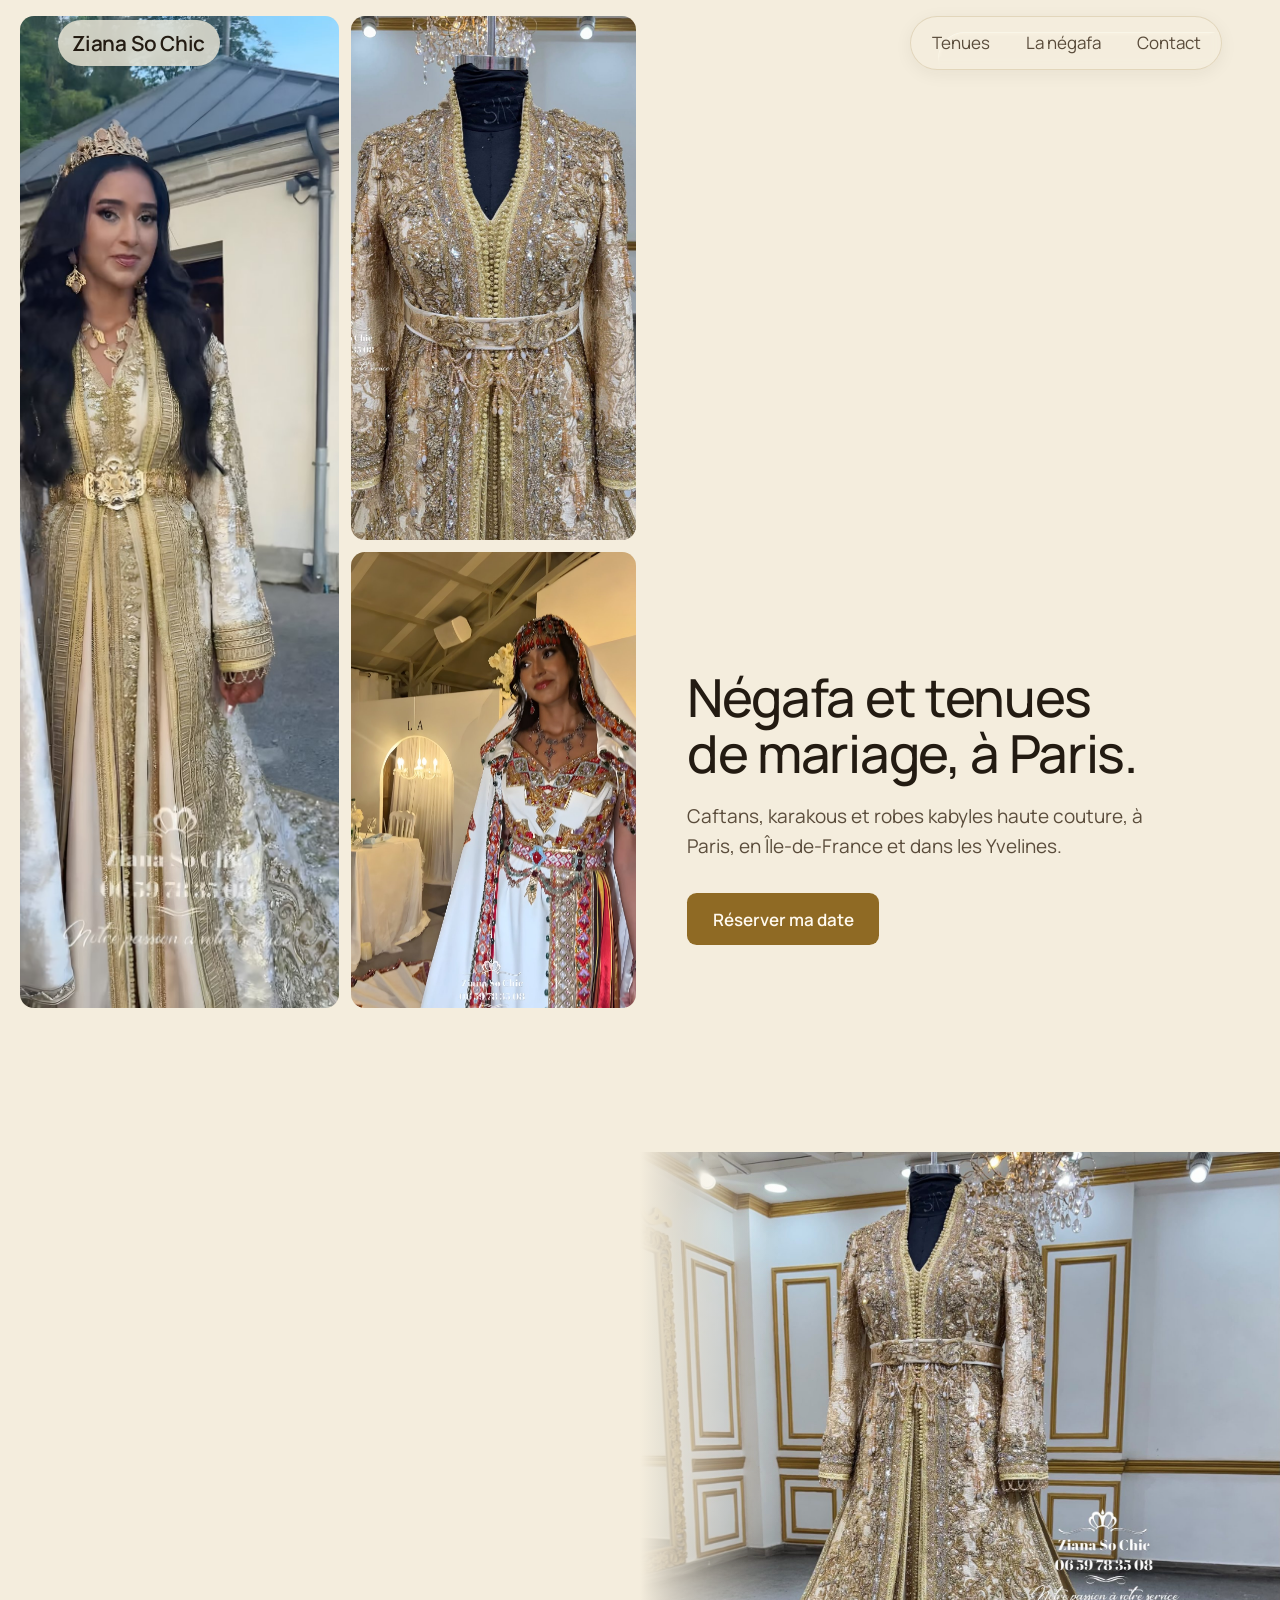
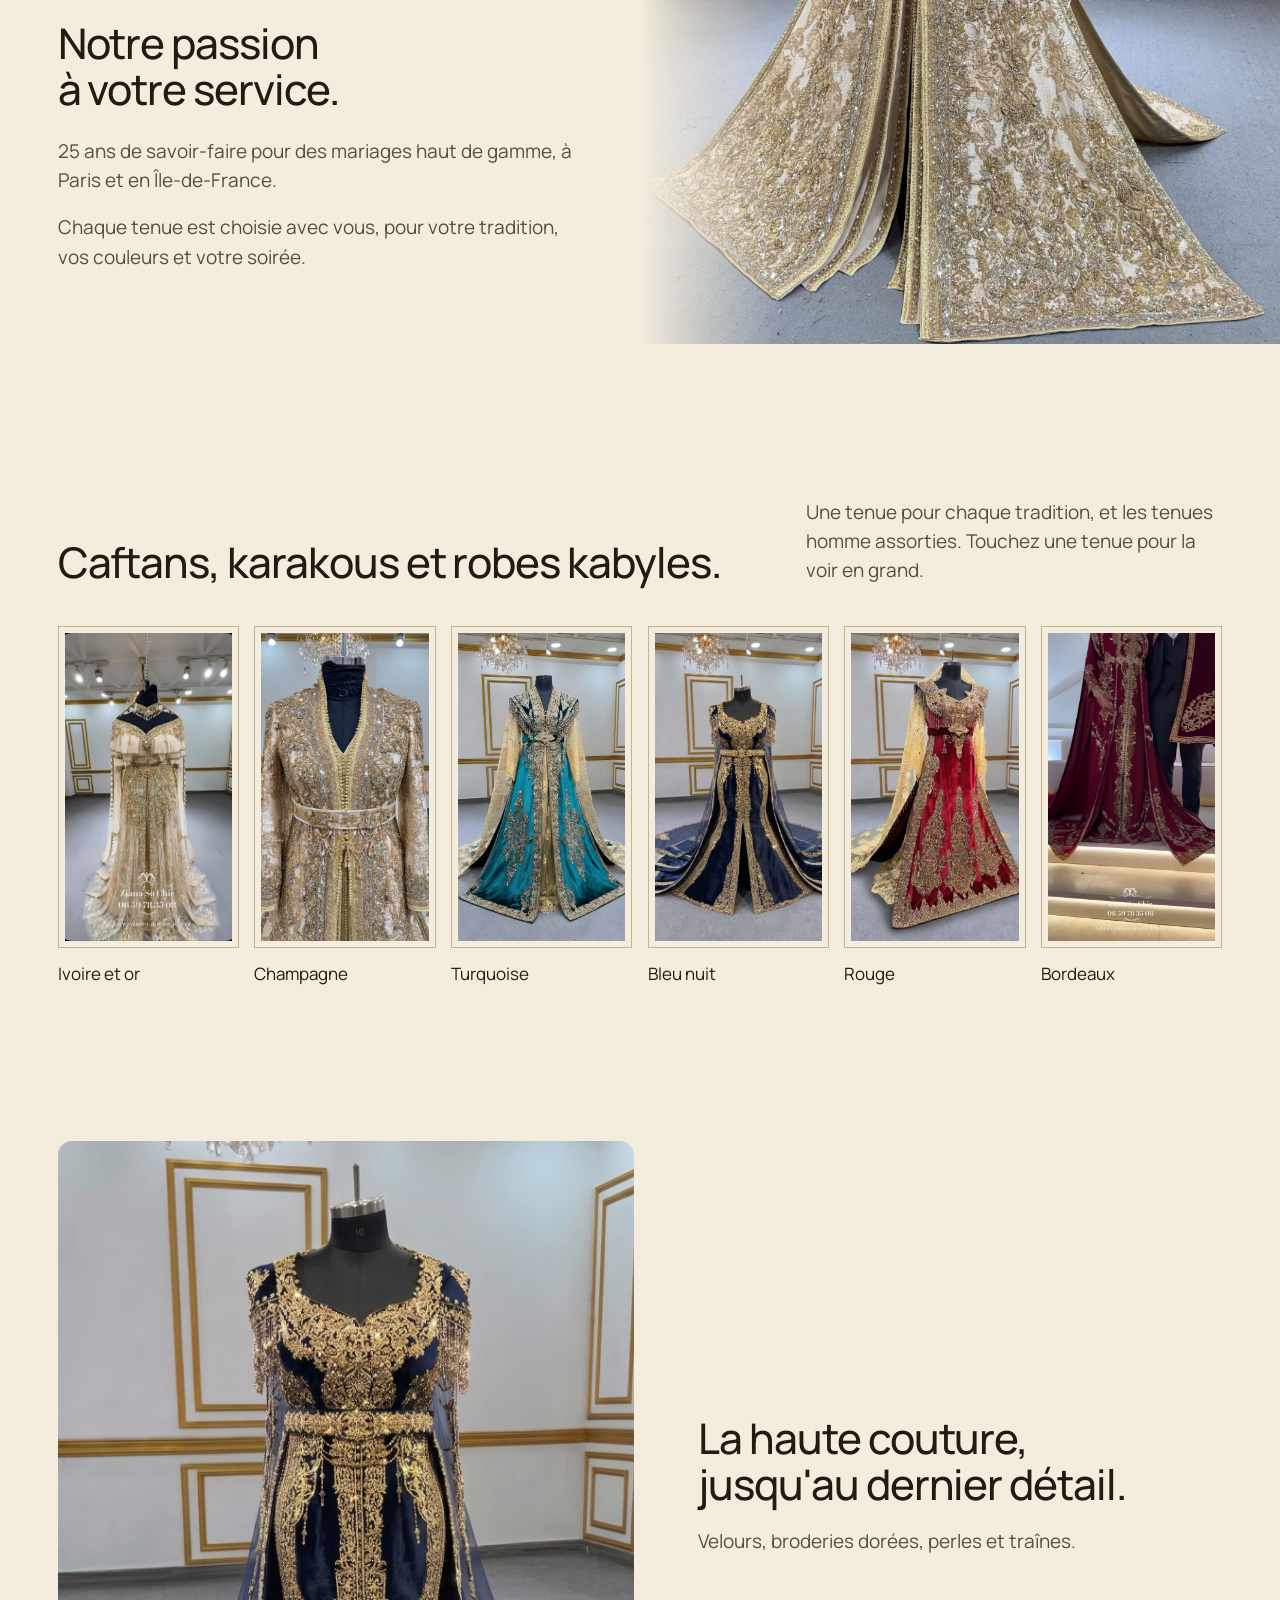
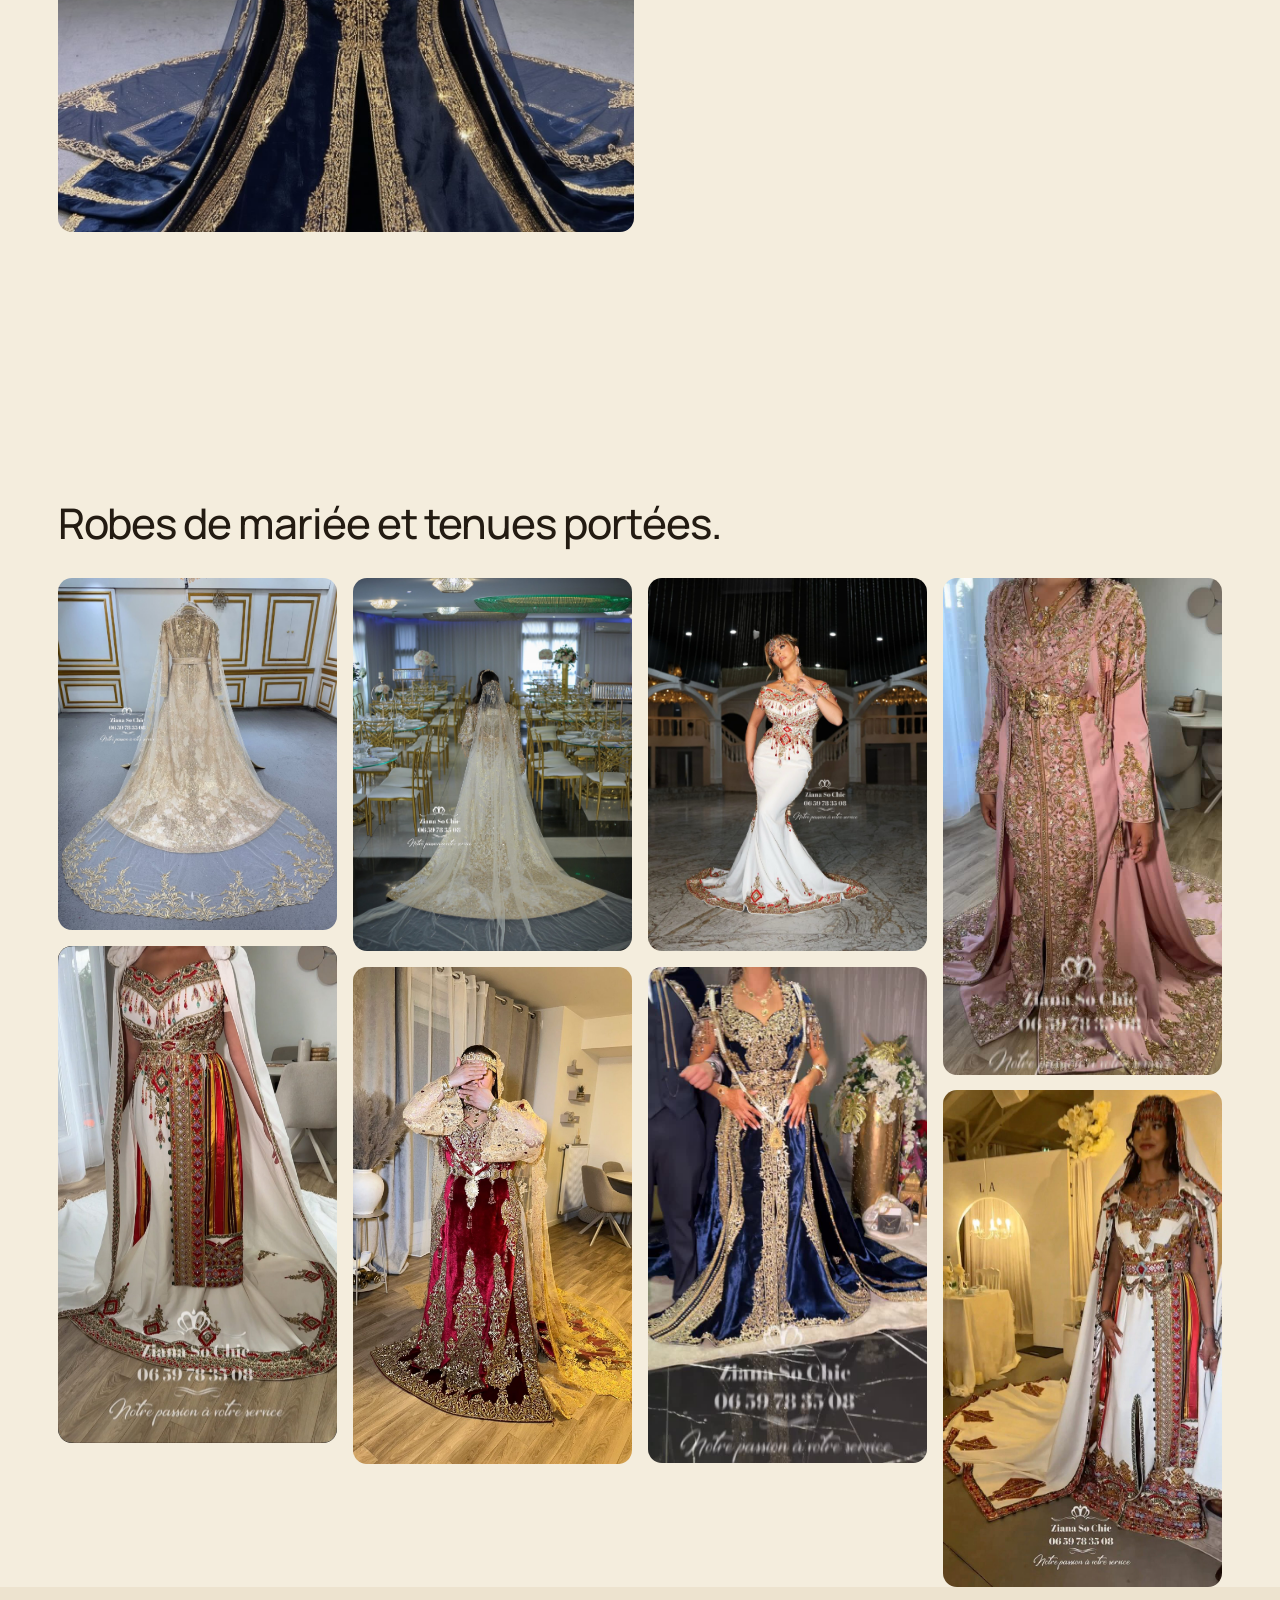
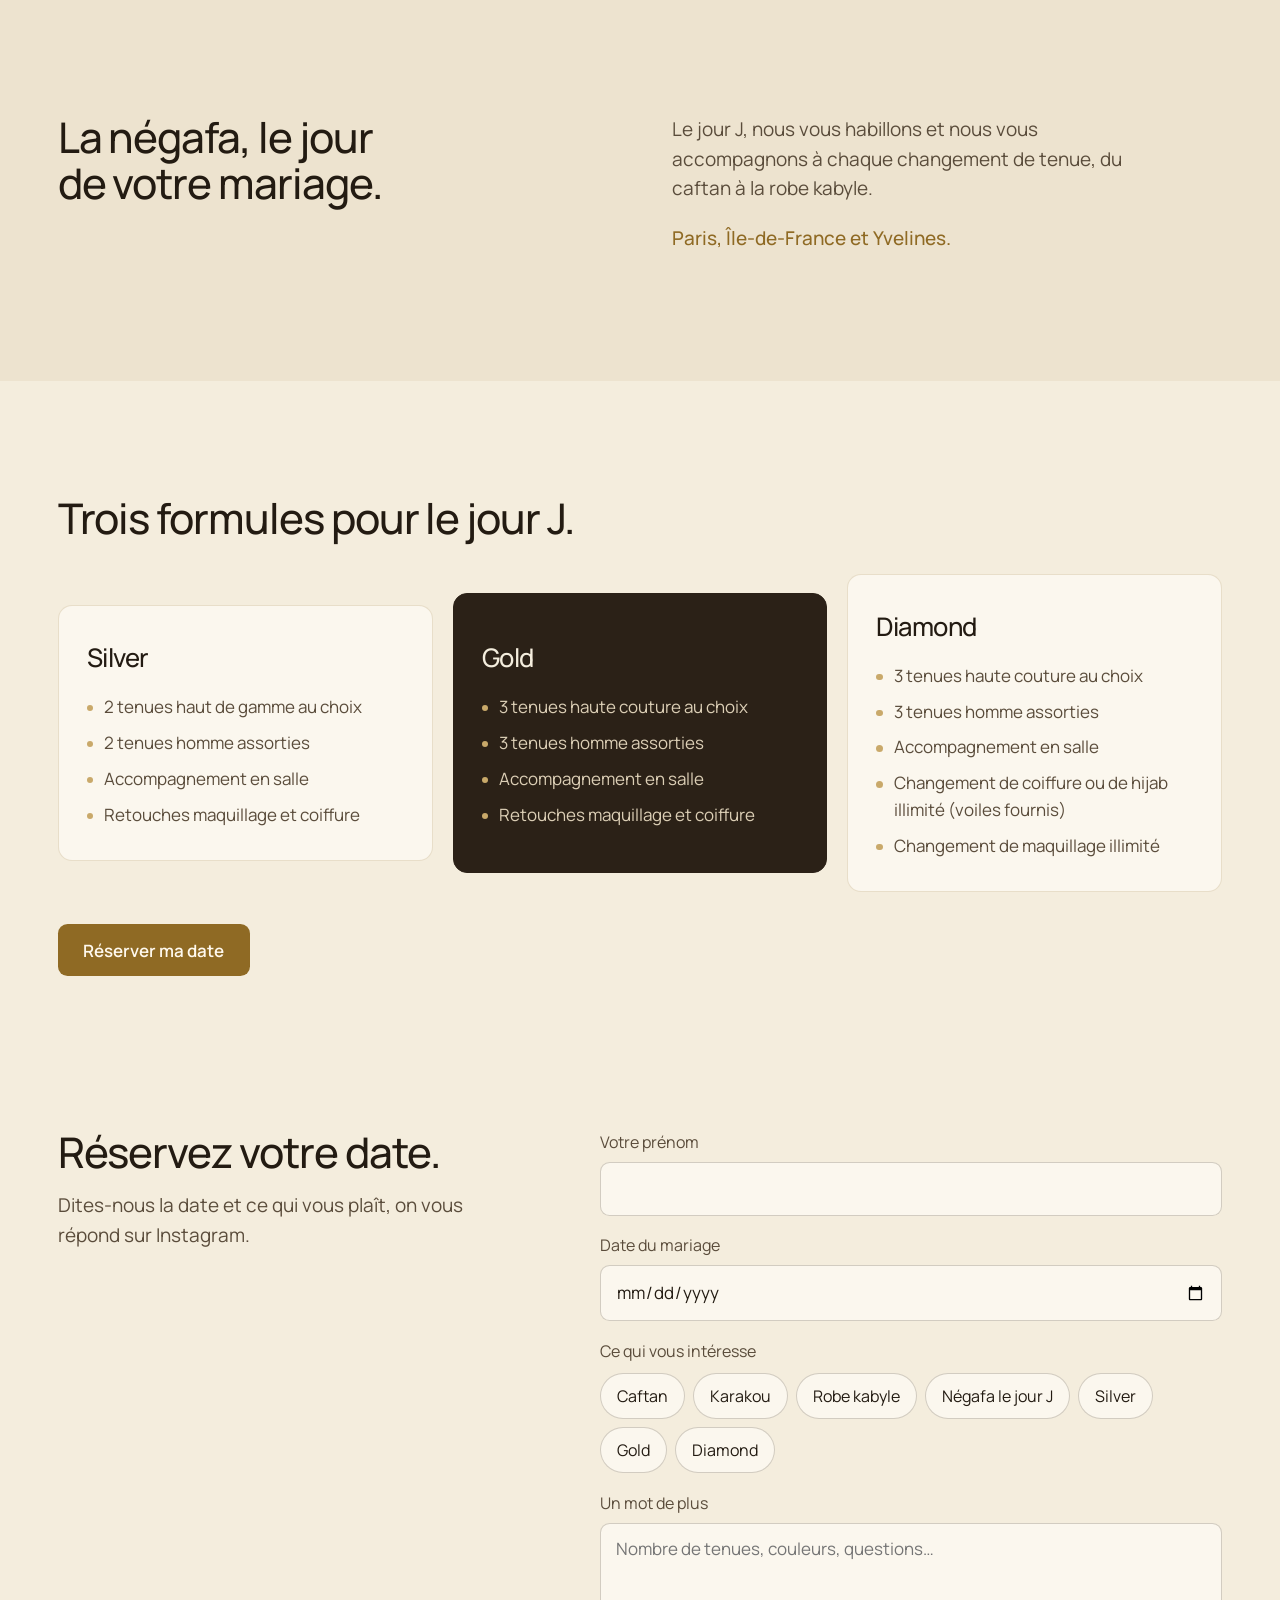
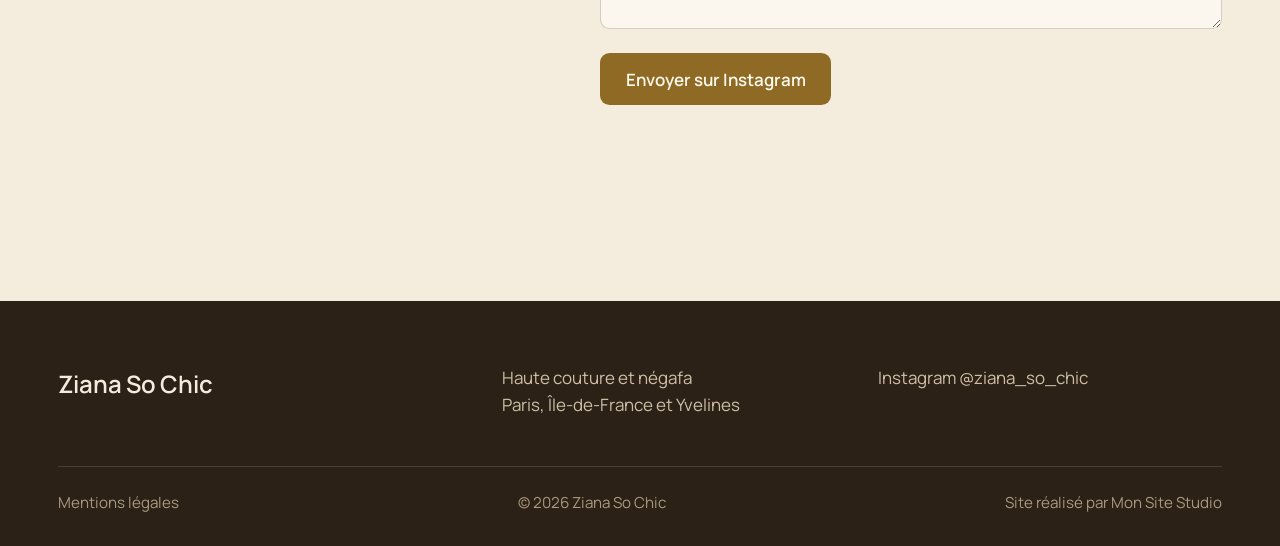
==== commit 923fbdfe: "Ziana So Chic : photos originales d'Instagram, galerie, formules, écrans téléphone remplis Co-Author" ====
--- a/ziana-so-chic/index.html
+++ b/ziana-so-chic/index.html
@@ -13,7 +13,7 @@
 <link rel="preconnect" href="https://fonts.googleapis.com">
 <link rel="preconnect" href="https://fonts.gstatic.com" crossorigin>
 <link href="https://fonts.googleapis.com/css2?family=Manrope:wght@400;500;600&family=Inter:opsz,wght@14..32,400..600&display=swap" rel="stylesheet">
-<link rel="stylesheet" href="style.css">
+<link rel="stylesheet" href="style.css?v=20261110c">
 <script>(function(d){if(/police=apple/.test(location.search))d.classList.add('police-apple');if(matchMedia('(max-width:640px)').matches){var h=location.hash.slice(1);d.classList.add('app');d.setAttribute('data-ecran',['tenues','negafa','contact'].indexOf(h)>=0?h:'haut')}})(document.documentElement)</script>
 </head>
 <body>
@@ -55,11 +55,23 @@
     <figure class="passion-photo"><img src="img/champagne-grand.jpg" alt="Caftan champagne entièrement brodé, ceinture perlée, présenté dans le salon" loading="lazy"></figure>
   </section>
 
+
+  <!-- Téléphone : aperçu des tenues sur l'accueil -->
+  <section class="apercu tel-seul" data-page="haut" aria-label="Aperçu des tenues">
+    <h2>Une tenue pour chaque tradition.</h2>
+    <div class="apercu-grille">
+      <img src="img/caftan-ivoire.jpg" alt="Tenue ivoire et or" loading="lazy">
+      <img src="img/caftan-turquoise.jpg" alt="Tenue turquoise et or" loading="lazy">
+      <img src="img/caftan-rouge.jpg" alt="Tenue en velours rouge brodée d'or" loading="lazy">
+    </div>
+    <a class="bouton bouton-clair" href="#tenues">Voir toutes les tenues</a>
+  </section>
+
   <!-- Les tenues -->
   <section class="tenues" data-page="tenues" id="tenues" aria-labelledby="t-tenues">
     <div class="tenues-tete">
       <h2 id="t-tenues">Caftans, karakous et robes kabyles.</h2>
-      <p>Une tenue pour chaque tradition. Touchez une tenue pour la voir en grand.</p>
+      <p>Une tenue pour chaque tradition, et les tenues homme assorties. Touchez une tenue pour la voir en grand.</p>
     </div>
     <ul class="grille" role="list">
       <li><button class="tenue" data-src="img/caftan-ivoire.jpg"><img src="img/caftan-ivoire.jpg" alt="Tenue ivoire et or" loading="lazy"><span>Ivoire et or</span></button></li>
@@ -78,7 +90,33 @@
     <div class="vedette-texte">
       <h2>La haute couture, jusqu'au dernier détail.</h2>
       <p>Velours, broderies dorées, perles et traînes.</p>
-      <a class="bouton tel-seul" href="#contact">Réserver ma date</a>
+    </div>
+  </section>
+
+
+
+  <!-- Galerie -->
+  <section class="galerie" data-page="tenues" aria-labelledby="t-galerie">
+    <h2 id="t-galerie">Robes de mariée et tenues portées.</h2>
+    <div class="galerie-grille">
+      <button class="tenue" data-src="img/galerie-traine-dentelle.jpg"><img src="img/galerie-traine-dentelle.jpg" alt="Robe champagne avec longue traîne en dentelle, vue de dos" loading="lazy"></button>
+      <button class="tenue" data-src="img/galerie-kabyle-blanche.jpg"><img src="img/galerie-kabyle-blanche.jpg" alt="Robe kabyle blanche, ceinture rouge et or" loading="lazy"></button>
+      <button class="tenue" data-src="img/galerie-mariee-voile.jpg"><img src="img/galerie-mariee-voile.jpg" alt="Mariée en robe blanche avec long voile dans la salle" loading="lazy"></button>
+      <button class="tenue" data-src="img/galerie-velours-rouge.jpg"><img src="img/galerie-velours-rouge.jpg" alt="Tenue en velours rouge et or avec coiffe" loading="lazy"></button>
+      <button class="tenue" data-src="img/galerie-sirene-brodee.jpg"><img src="img/galerie-sirene-brodee.jpg" alt="Robe sirène blanche brodée rouge et or" loading="lazy"></button>
+      <button class="tenue" data-src="img/galerie-bleu-nuit-portee.jpg"><img src="img/galerie-bleu-nuit-portee.jpg" alt="Tenue en velours bleu nuit et or portée par une mariée" loading="lazy"></button>
+      <button class="tenue" data-src="img/galerie-rose-poudre.jpg"><img src="img/galerie-rose-poudre.jpg" alt="Caftan rose poudré brodé d'or" loading="lazy"></button>
+      <button class="tenue" data-src="img/galerie-kabyle-miroir.jpg"><img src="img/galerie-kabyle-miroir.jpg" alt="Mariée en tenue kabyle devant un miroir en arche" loading="lazy"></button>
+    </div>
+  </section>
+
+  <!-- Téléphone : le détail -->
+  <section class="detail tel-seul" data-page="tenues" aria-label="Le détail">
+    <figure><img src="img/champagne-detail.jpg" alt="Détail d'un caftan champagne brodé de perles et de fils dorés" loading="lazy"></figure>
+    <div class="detail-texte">
+      <h2>Le détail qui fait la différence.</h2>
+      <p>Perles, broderies, ceintures : chaque tenue se regarde de près.</p>
+      <a class="bouton" href="#contact">Réserver ma date</a>
     </div>
   </section>
 
@@ -92,8 +130,47 @@
     <div class="negafa-photos tel-seul">
       <figure><img src="img/mariee-portrait.jpg" alt="Mariée en caftan doré, couronne et ceinture d'or" loading="lazy"></figure>
       <figure><img src="img/mariee-kabyle.jpg" alt="Mariée en tenue kabyle devant les arches fleuries" loading="lazy"></figure>
+      <figure><img src="img/negafa-kabyle-voile.jpg" alt="Mariée en tenue kabyle avec voile" loading="lazy"></figure>
+      <figure><img src="img/negafa-kabyle-arches.jpg" alt="Mariée kabyle dans un hall aux arches de pierre" loading="lazy"></figure>
     </div>
     <a class="bouton tel-seul" href="#contact">Réserver ma date</a>
+  </section>
+
+
+  <!-- Formules (texte de son post Instagram) -->
+  <section class="formules" data-page="negafa" aria-labelledby="t-formules">
+    <h2 id="t-formules">Trois formules pour le jour J.</h2>
+    <div class="formules-cartes">
+      <article class="formule">
+        <h3>Silver</h3>
+        <ul>
+          <li>2 tenues haut de gamme au choix</li>
+          <li>2 tenues homme assorties</li>
+          <li>Accompagnement en salle</li>
+          <li>Retouches maquillage et coiffure</li>
+        </ul>
+      </article>
+      <article class="formule formule-phare">
+        <h3>Gold</h3>
+        <ul>
+          <li>3 tenues haute couture au choix</li>
+          <li>3 tenues homme assorties</li>
+          <li>Accompagnement en salle</li>
+          <li>Retouches maquillage et coiffure</li>
+        </ul>
+      </article>
+      <article class="formule">
+        <h3>Diamond</h3>
+        <ul>
+          <li>3 tenues haute couture au choix</li>
+          <li>3 tenues homme assorties</li>
+          <li>Accompagnement en salle</li>
+          <li>Changement de coiffure ou de hijab illimité (voiles fournis)</li>
+          <li>Changement de maquillage illimité</li>
+        </ul>
+      </article>
+    </div>
+    <a class="bouton" href="#contact">Réserver ma date</a>
   </section>
 
   <!-- Contact -->
@@ -112,12 +189,19 @@
           <label><input type="checkbox" name="envie" value="Karakou"><span>Karakou</span></label>
           <label><input type="checkbox" name="envie" value="Robe kabyle"><span>Robe kabyle</span></label>
           <label><input type="checkbox" name="envie" value="Négafa le jour J"><span>Négafa le jour J</span></label>
+          <label><input type="checkbox" name="envie" value="Formule Silver"><span>Silver</span></label>
+          <label><input type="checkbox" name="envie" value="Formule Gold"><span>Gold</span></label>
+          <label><input type="checkbox" name="envie" value="Formule Diamond"><span>Diamond</span></label>
         </div>
       </fieldset>
       <label class="large">Un mot de plus<textarea name="message" rows="3" placeholder="Nombre de tenues, couleurs, questions…"></textarea></label>
       <button class="bouton" type="submit">Envoyer sur Instagram</button>
       <p class="aide" id="aide" role="status">Votre message est copié : collez-le dans la conversation qui s'ouvre.</p>
     </form>
+    <div class="direct tel-seul">
+      <p>Vous préférez écrire directement ?</p>
+      <a class="bouton bouton-clair" href="https://ig.me/m/ziana_so_chic" target="_blank" rel="noopener">Écrire sur Instagram</a>
+    </div>
   </section>
 </main>
 
@@ -157,7 +241,7 @@
   <button class="bouton" id="fermer-mentions">Fermer</button>
 </dialog>
 
-<script src="site.js"></script>
+<script src="site.js?v=20261110c"></script>
 <script type="module">
   import { verre } from "./verre-liquide.js";
   verre(".nav");
--- a/ziana-so-chic/style.css
+++ b/ziana-so-chic/style.css
@@ -73,10 +73,17 @@
 .tenues-tete p{color:var(--encre-2);max-width:26rem}
 .grille{list-style:none;margin:0;padding:0;display:grid;grid-template-columns:repeat(6,minmax(0,1fr));gap:clamp(.6rem,1.2vw,1.25rem)}
 .tenue{all:unset;display:block;cursor:zoom-in;width:100%}
-.tenue img{width:100%;aspect-ratio:240/662;object-fit:cover;border:1px solid var(--filet);padding:.375rem;background:var(--fond);transition:border-color .25s}
+.tenue img{width:100%;aspect-ratio:9/16;object-fit:cover;border:1px solid var(--filet);padding:.375rem;background:var(--fond);transition:border-color .25s}
 .tenue:hover img{border-color:var(--or)}
 .tenue span{display:block;margin-top:.8rem;font-size:1.0625rem}
 .tenue:focus-visible{outline:2px solid var(--or);outline-offset:4px}
+
+/* Galerie */
+.galerie{padding:clamp(4rem,9vw,8rem) var(--marge) 0}
+.galerie h2{margin-bottom:2rem}
+.galerie-grille{columns:4 16rem;column-gap:clamp(.6rem,1.2vw,1.25rem)}
+.galerie-grille .tenue{margin-bottom:clamp(.6rem,1.2vw,1.25rem);break-inside:avoid}
+.galerie-grille .tenue img{aspect-ratio:auto;padding:0;border:0;border-radius:var(--rayon)}
 
 /* Vedette */
 .vedette{display:grid;grid-template-columns:1.1fr 1fr;gap:clamp(2rem,5vw,5rem);align-items:center;padding:clamp(5rem,12vw,10rem) var(--marge)}
@@ -91,6 +98,19 @@
 .negafa-texte{display:grid;gap:1.25rem;max-width:30rem}
 .negafa-texte p{color:var(--encre-2)}
 .negafa-texte .lieux{color:var(--or);font-weight:500}
+
+/* Formules */
+.formules{padding:clamp(4rem,9vw,8rem) var(--marge) 0;display:grid;gap:2rem}
+.formules .bouton{justify-self:start}
+.formules-cartes{display:grid;grid-template-columns:repeat(3,1fr);gap:1.25rem;align-items:center}
+.formule{background:#FBF7EE;border:1px solid rgba(143,106,36,.18);border-radius:var(--rayon);padding:2rem 1.75rem}
+.formule h3{margin:0 0 1rem;font-weight:500;font-size:1.6rem;letter-spacing:-.02em}
+.formule ul{margin:0;padding:0;list-style:none;display:grid;gap:.6rem;color:var(--encre-2);font-size:1.0625rem}
+.formule li{padding-left:1.1rem;position:relative}
+.formule li::before{content:"";position:absolute;left:0;top:.65em;width:.4rem;height:.4rem;border-radius:999px;background:var(--or-clair)}
+.formule-phare{background:#2B2117;color:#F4EDDD;padding:2.75rem 1.75rem;border-color:#2B2117}
+.formule-phare ul{color:#DCCFB6}
+.formule-phare li::before{background:var(--or-clair)}
 
 /* Contact */
 .contact{padding:clamp(5rem,12vw,10rem) var(--marge);display:grid;grid-template-columns:1fr 1.3fr;gap:clamp(2rem,5vw,5rem)}
@@ -276,5 +296,44 @@
   .accueil .points{order:0;margin:-.6rem 0 0}
   .grille li{flex:0 0 46%}
 }
+@media (max-width:640px){
+  .bouton-clair{background:transparent;color:var(--or);border:1.5px solid var(--or)}
+  .bouton-clair:hover{background:rgba(143,106,36,.08)}
+  .apercu{margin:2.5rem var(--marge) 0;gap:1rem}
+  .apercu-grille{display:grid;grid-template-columns:repeat(3,1fr);gap:.5rem}
+  .apercu-grille img{width:100%;aspect-ratio:3/5;object-fit:cover;border-radius:.85rem}
+  .detail{margin:1.5rem var(--marge) 0;background:#FBF7EE;border:1px solid rgba(143,106,36,.14);border-radius:var(--rayon);overflow:hidden}
+  .detail figure{aspect-ratio:4/5}
+  .detail img{width:100%;height:100%;object-fit:cover;object-position:50% 30%}
+  .detail-texte{padding:1.4rem 1.25rem 1.5rem;display:grid;gap:.75rem}
+  .detail-texte p{color:var(--encre-2)}
+  .app .vedette{margin-top:1.5rem}
+  .negafa-photos{grid-template-columns:1fr!important;gap:.75rem!important}
+  .negafa-photos figure{aspect-ratio:4/5!important}
+  .direct{display:grid!important;gap:.75rem;text-align:center;padding-top:1.25rem;border-top:1px solid rgba(143,106,36,.15)}
+  .direct p{color:var(--encre-2);font-size:.95rem}
+  .direct .bouton{width:100%}
+}
+@media (max-width:640px){
+  .galerie{margin:2.5rem 0 0;padding:0 var(--marge)}
+  .app[data-ecran="tenues"] .galerie{display:block!important}
+  .galerie h2{margin-bottom:1rem}
+  .galerie-grille{columns:2;column-gap:.6rem}
+  .galerie-grille .tenue{margin-bottom:.6rem}
+  .galerie-grille .tenue img{border-radius:.9rem}
+  .negafa-photos{grid-template-columns:1fr 1fr!important}
+  .negafa-photos figure:nth-child(-n+2){grid-column:1/-1;aspect-ratio:4/5!important}
+  .negafa-photos figure:nth-child(n+3){aspect-ratio:3/4!important}
+}
+@media (max-width:640px){
+  .formules{margin:2.5rem 0 0;padding:0 var(--marge);gap:1rem}
+  .formules-cartes{grid-template-columns:1fr;gap:.75rem}
+  .formule{padding:1.4rem 1.25rem}
+  .formule-phare{padding:1.6rem 1.25rem}
+  .formule h3{font-size:1.35rem;margin-bottom:.75rem}
+  .formule ul{font-size:.95rem;gap:.45rem}
+  .formules .bouton{justify-self:stretch;width:100%}
+  .app[data-ecran="negafa"] .negafa .bouton.tel-seul{display:none!important}
+}
 @keyframes entree{from{opacity:0;transform:translateY(8px)}to{opacity:1;transform:none}}
 @media (prefers-reduced-motion:reduce){.app [data-page]{animation:none!important}}
